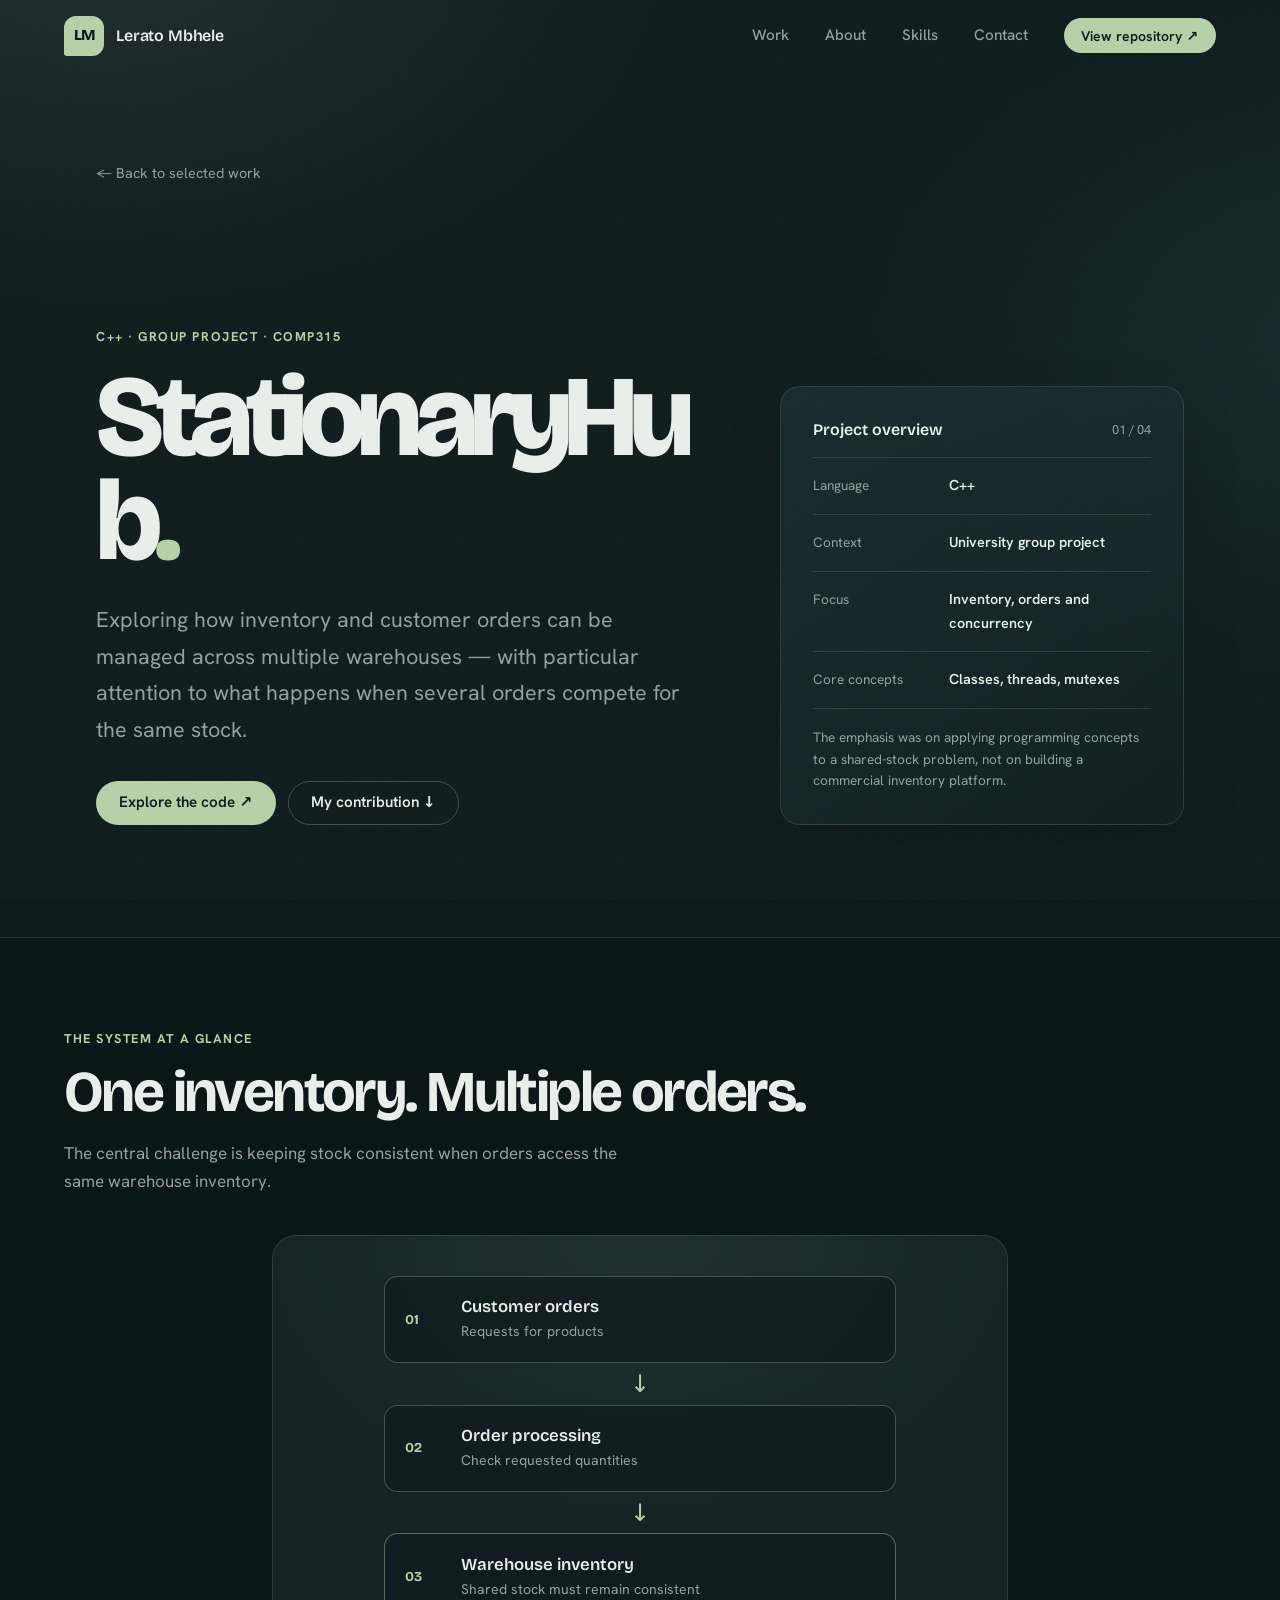
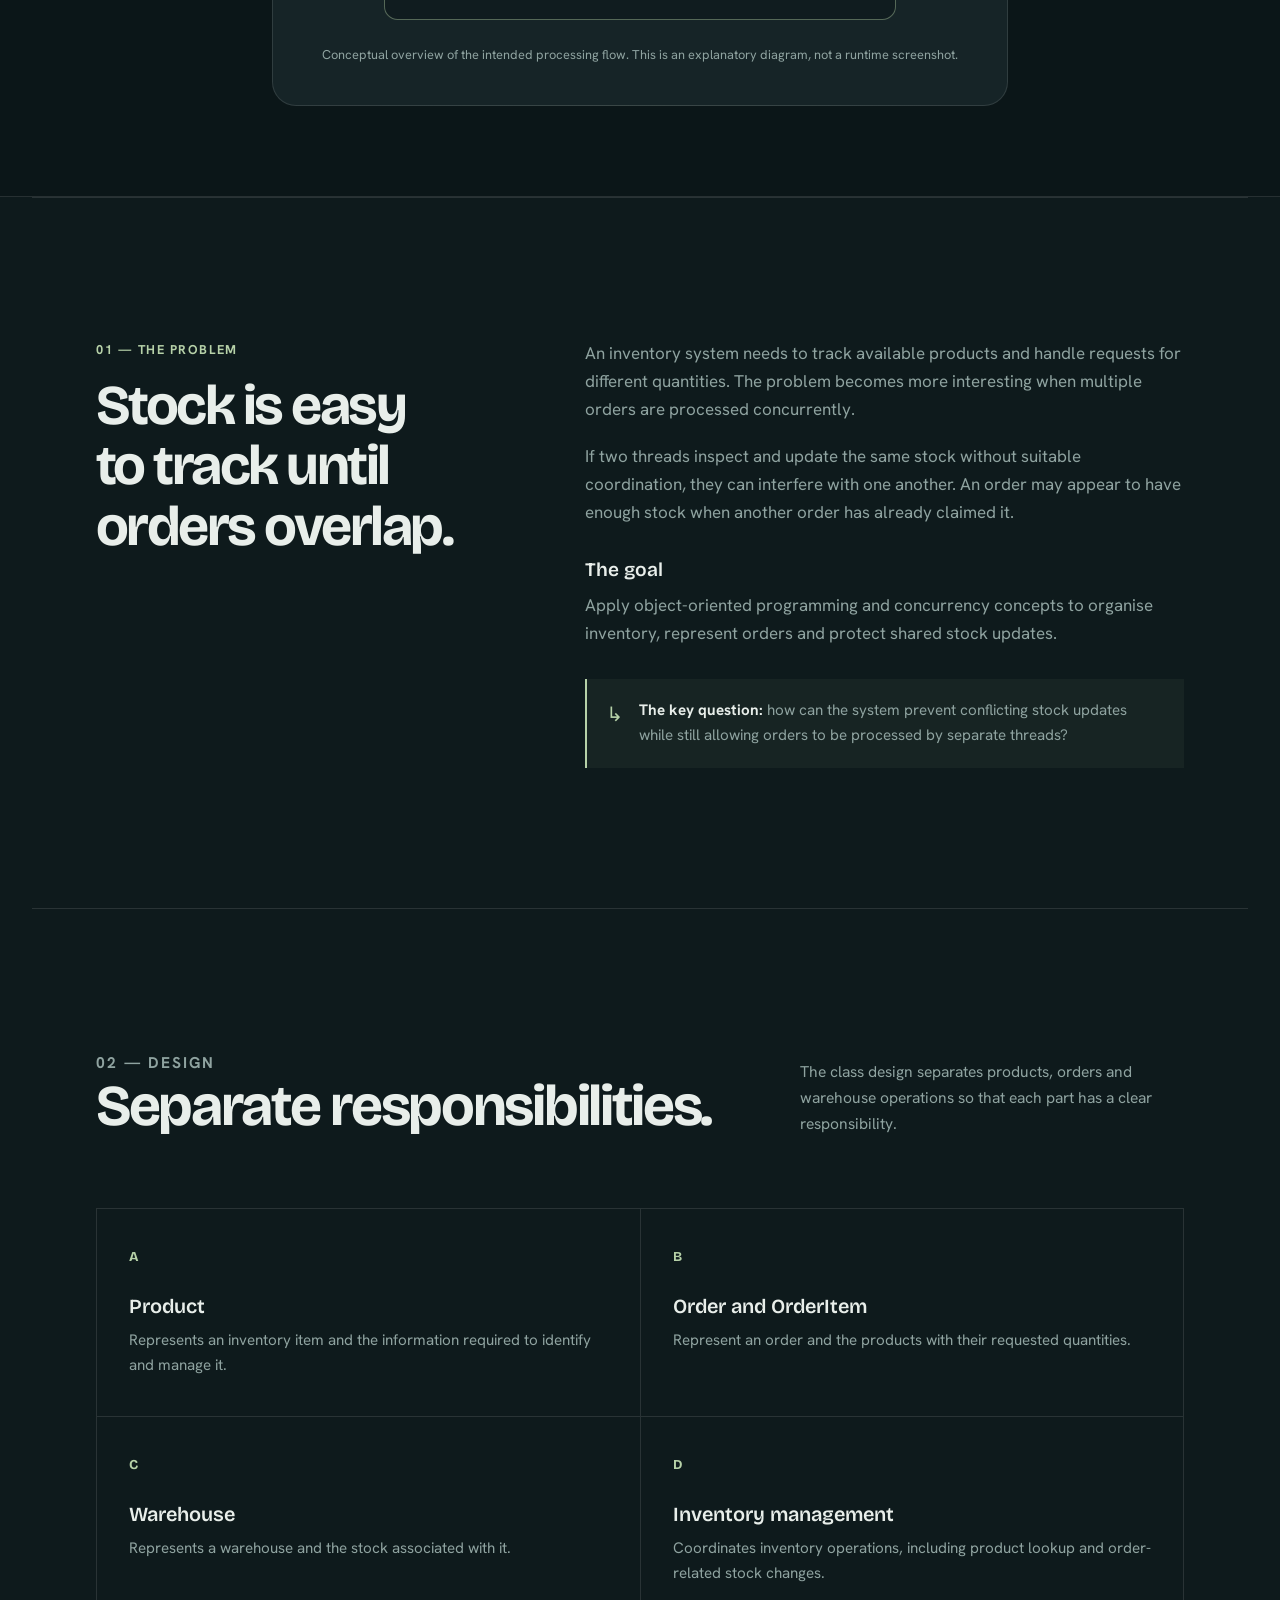
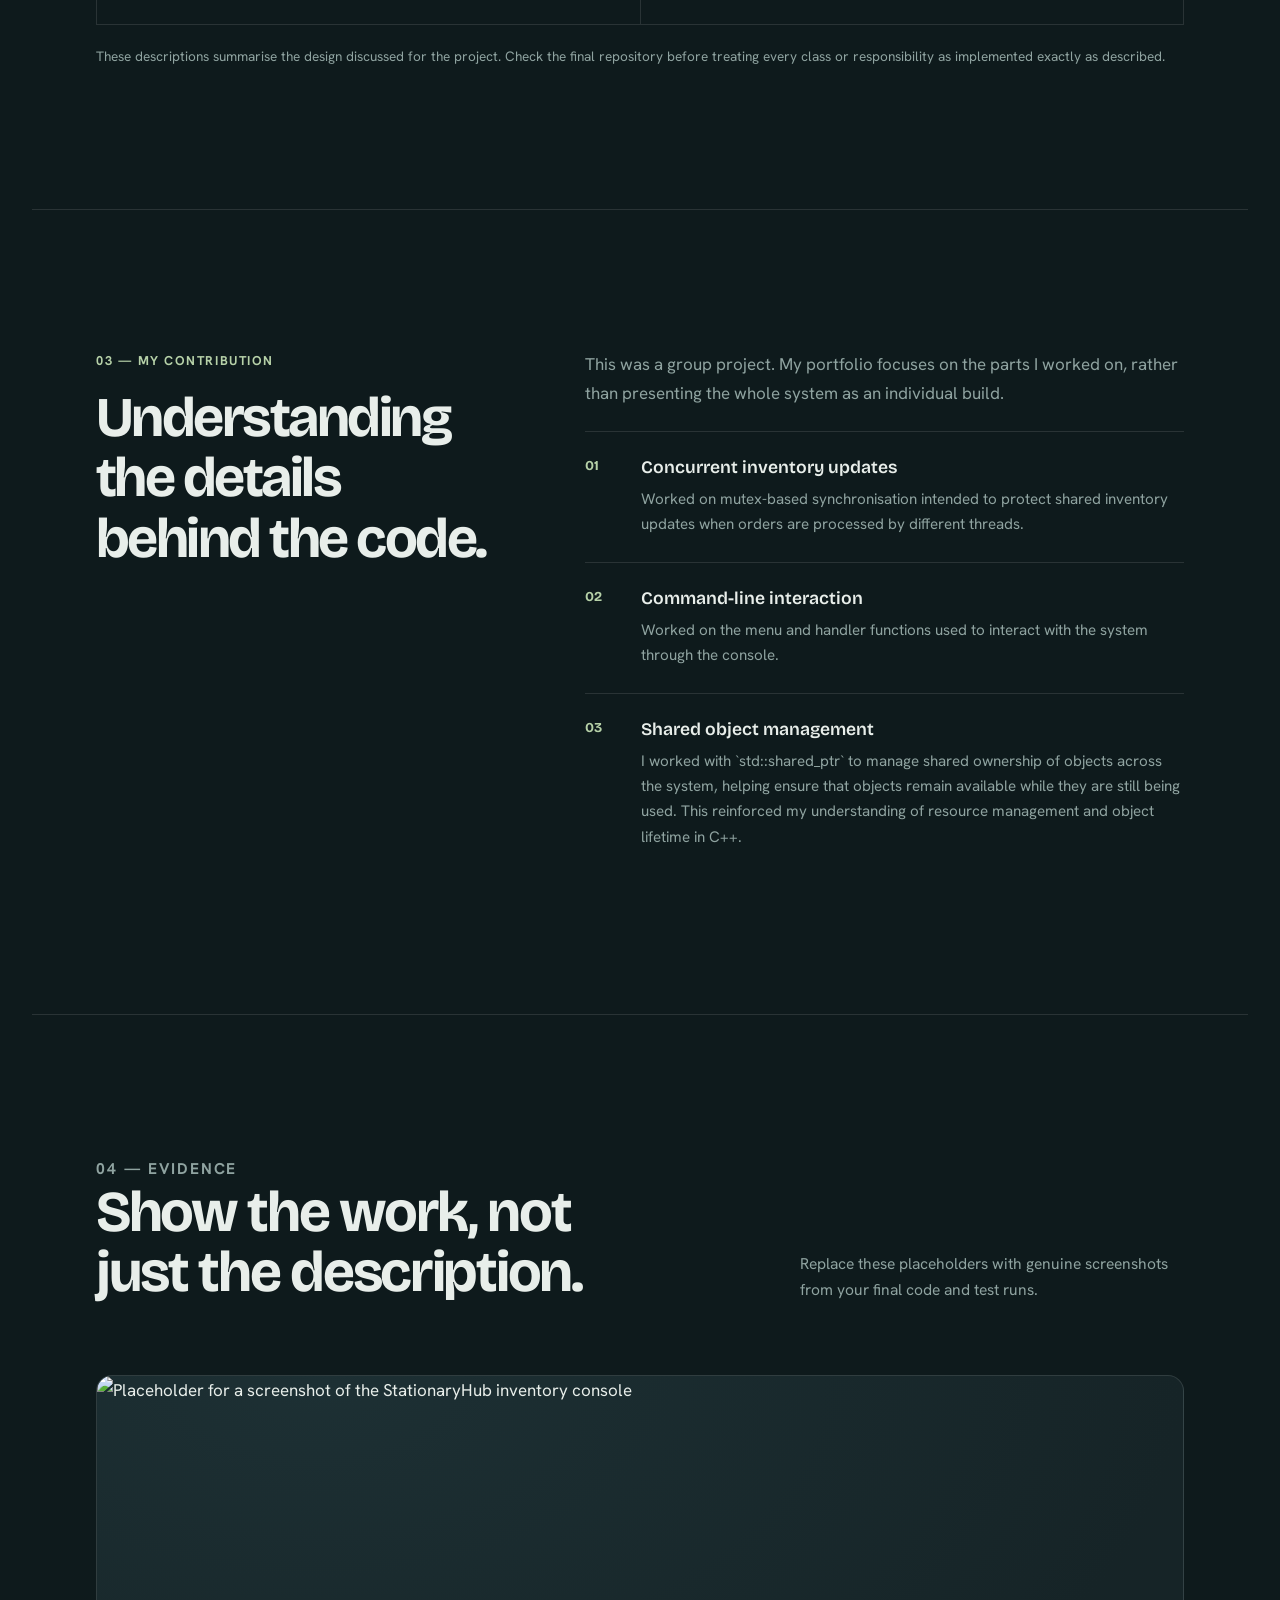
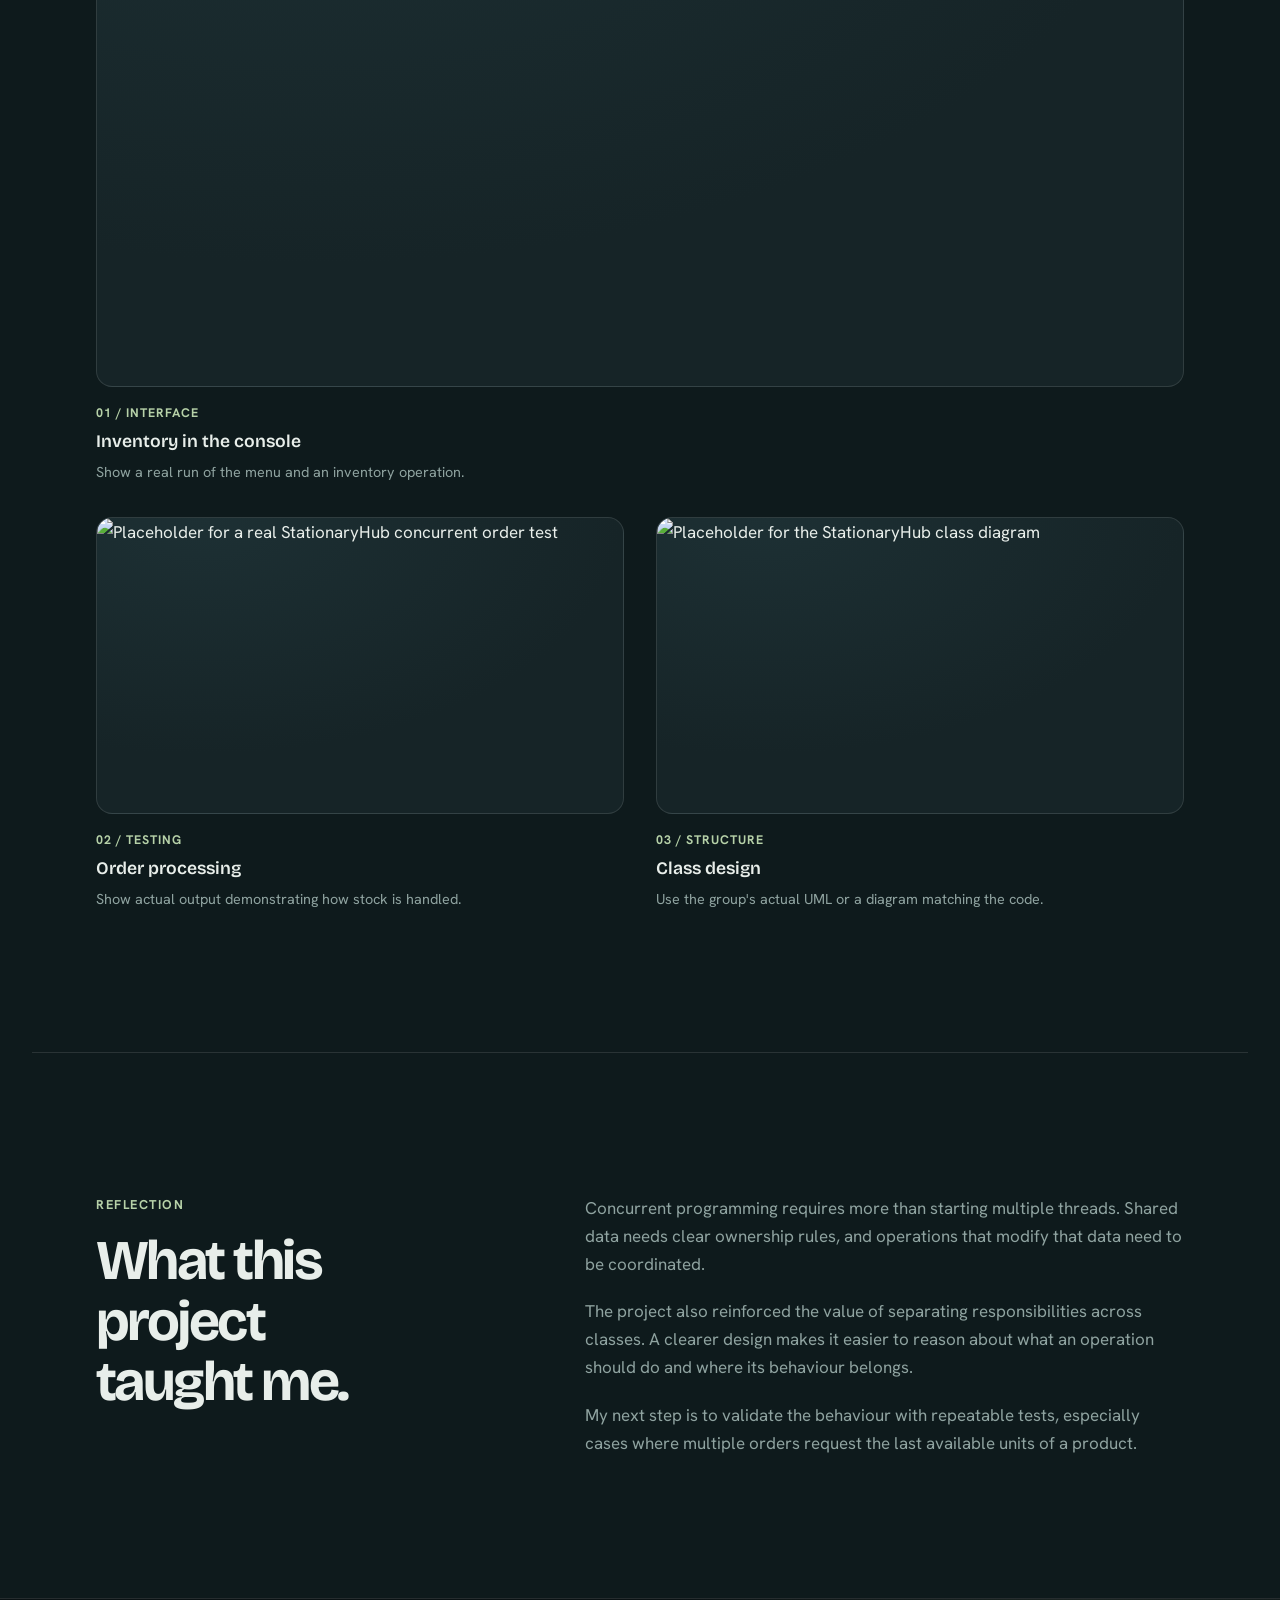
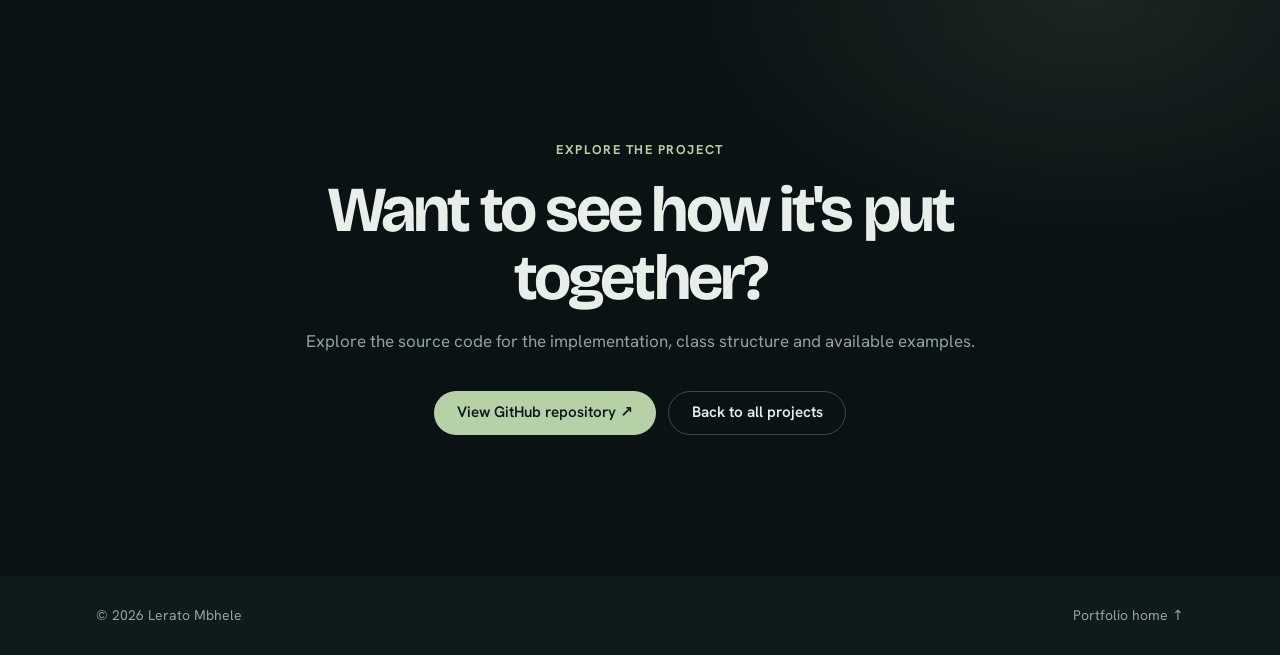
==== stationaryhub.html @ 2a140cda "Add StationaryHub case study page and update project links in index.html" ====
<!DOCTYPE html>
<html lang="en">
<head>
  <meta charset="UTF-8">
  <meta name="viewport" content="width=device-width, initial-scale=1">
  <meta name="theme-color" content="#0e1a1c">

  <title>StationaryHub | Lerato Mbhele</title>
  <meta
    name="description"
    content="A C++ group project exploring inventory management, order processing and concurrent access to shared warehouse stock."
  >

  <link rel="preconnect" href="https://fonts.googleapis.com">
  <link rel="preconnect" href="https://fonts.gstatic.com" crossorigin>
  <link
    href="https://fonts.googleapis.com/css2?family=Bricolage+Grotesque:opsz,wght@12..96,400;12..96,500;12..96,600;12..96,700;12..96,800&family=Hanken+Grotesk:wght@400;500;600;700&display=swap"
    rel="stylesheet"
  >

  <link rel="stylesheet" href="styles.css">
  <script>document.documentElement.classList.add("js");</script>
  <script src="script.js" defer></script>
</head>

<body>
  <a class="skip-link" href="#main">Skip to content</a>

  <header class="site-header">
    <a class="brand" href="index.html" aria-label="Lerato Mbhele, home">
      <span class="brand-mark" aria-hidden="true">LM</span>
      <span class="brand-name">Lerato Mbhele</span>
    </a>

    <button
      class="nav-toggle"
      type="button"
      aria-controls="site-nav"
      aria-expanded="false"
      aria-label="Toggle navigation"
    >
      <span class="nav-toggle-label">Menu</span>
    </button>

    <nav class="site-nav" id="site-nav" aria-label="Main navigation">
      <a href="index.html#work">Work</a>
      <a href="index.html#about">About</a>
      <a href="index.html#skills">Skills</a>
      <a href="index.html#contact">Contact</a>
      <a class="btn btn-small btn-primary" href="https://github.com/Mbhele451/StationaryHub-Inventory-System" target="_blank" rel="noopener noreferrer">
        View repository ↗
      </a>
    </nav>
  </header>

  <main id="main" class="case-study">

    <!-- PROJECT INTRODUCTION -->
    <section class="case-hero">
      <a class="back-link" href="index.html#work">← Back to selected work</a>

      <div class="case-hero-copy">
        <p class="eyebrow">C++ · Group project · COMP315</p>

        <h1>StationaryHub<span class="title-period">.</span></h1>

        <p class="case-lead">
          Exploring how inventory and customer orders can be managed across
          multiple warehouses — with particular attention to what happens
          when several orders compete for the same stock.
        </p>

        <div class="hero-actions">
          <a
            class="btn btn-primary"
            href="https://github.com/Mbhele451/StationaryHub-Inventory-System"
            target="_blank"
            rel="noopener noreferrer"
          >
            Explore the code ↗
          </a>
          <a class="btn btn-ghost" href="#my-contribution">
            My contribution ↓
          </a>
        </div>
      </div>

      <div class="case-summary" data-reveal>
        <div class="summary-top">
          <span class="summary-label">Project overview</span>
          <span class="summary-index">01 / 04</span>
        </div>

        <dl class="summary-list">
          <div>
            <dt>Language</dt>
            <dd>C++</dd>
          </div>
          <div>
            <dt>Context</dt>
            <dd>University group project</dd>
          </div>
          <div>
            <dt>Focus</dt>
            <dd>Inventory, orders and concurrency</dd>
          </div>
          <div>
            <dt>Core concepts</dt>
            <dd>Classes, threads, mutexes</dd>
          </div>
        </dl>

        <p class="summary-note">
          The emphasis was on applying programming concepts to a shared-stock
          problem, not on building a commercial inventory platform.
        </p>
      </div>
    </section>

    <!-- PROJECT VISUAL -->
    <section class="case-visual-section" aria-labelledby="visual-title">
      <div class="case-visual-heading">
        <p class="eyebrow">The system at a glance</p>
        <h2 id="visual-title">One inventory. Multiple orders.</h2>
        <p>
          The central challenge is keeping stock consistent when orders
          access the same warehouse inventory.
        </p>
      </div>

      <figure class="system-visual" data-reveal>
        <div class="system-node system-input">
          <span class="system-node-number">01</span>
          <strong>Customer orders</strong>
          <span>Requests for products</span>
        </div>

        <div class="system-connector" aria-hidden="true">
          <span>↓</span>
        </div>

        <div class="system-node system-process">
          <span class="system-node-number">02</span>
          <strong>Order processing</strong>
          <span>Check requested quantities</span>
        </div>

        <div class="system-connector" aria-hidden="true">
          <span>↓</span>
        </div>

        <div class="system-node system-stock">
          <span class="system-node-number">03</span>
          <strong>Warehouse inventory</strong>
          <span>Shared stock must remain consistent</span>
        </div>

        <figcaption>
          Conceptual overview of the intended processing flow. This is an
          explanatory diagram, not a runtime screenshot.
        </figcaption>
      </figure>
    </section>

    <!-- PROBLEM AND APPROACH -->
    <section class="section case-section" id="approach">
      <div class="case-two-column">
        <div class="case-sticky-heading">
          <p class="eyebrow">01 — The problem</p>
          <h2>Stock is easy to track until orders overlap.</h2>
        </div>

        <div class="case-prose">
          <p>
            An inventory system needs to track available products and handle
            requests for different quantities. The problem becomes more
            interesting when multiple orders are processed concurrently.
          </p>

          <p>
            If two threads inspect and update the same stock without suitable
            coordination, they can interfere with one another. An order may
            appear to have enough stock when another order has already
            claimed it.
          </p>

          <h3>The goal</h3>
          <p>
            Apply object-oriented programming and concurrency concepts to
            organise inventory, represent orders and protect shared stock
            updates.
          </p>

          <div class="insight">
            <span class="insight-mark" aria-hidden="true">↳</span>
            <p>
              <strong>The key question:</strong> how can the system prevent
              conflicting stock updates while still allowing orders to be
              processed by separate threads?
            </p>
          </div>
        </div>
      </div>
    </section>

    <!-- ARCHITECTURE -->
    <section class="section case-section" id="architecture">
      <div class="section-head">
        <div>
          <p class="eyebrow">02 — Design</p>
          <h2>Separate responsibilities.</h2>
        </div>
        <p>
          The class design separates products, orders and warehouse
          operations so that each part has a clear responsibility.
        </p>
      </div>

      <div class="architecture-grid">
        <article class="architecture-item">
          <span class="architecture-index">A</span>
          <h3>Product</h3>
          <p>
            Represents an inventory item and the information required to
            identify and manage it.
          </p>
        </article>

        <article class="architecture-item">
          <span class="architecture-index">B</span>
          <h3>Order and OrderItem</h3>
          <p>
            Represent an order and the products with their requested
            quantities.
          </p>
        </article>

        <article class="architecture-item">
          <span class="architecture-index">C</span>
          <h3>Warehouse</h3>
          <p>
            Represents a warehouse and the stock associated with it.
          </p>
        </article>

        <article class="architecture-item">
          <span class="architecture-index">D</span>
          <h3>Inventory management</h3>
          <p>
            Coordinates inventory operations, including product lookup and
            order-related stock changes.
          </p>
        </article>
      </div>

      <p class="case-caveat">
        These descriptions summarise the design discussed for the project.
        Check the final repository before treating every class or
        responsibility as implemented exactly as described.
      </p>
    </section>

    <!-- CONTRIBUTION -->
    <section class="section case-section" id="my-contribution">
      <div class="case-two-column">
        <div class="case-sticky-heading">
          <p class="eyebrow">03 — My contribution</p>
          <h2>Understanding the details behind the code.</h2>
        </div>

        <div class="case-prose">
          <p>
            This was a group project. My portfolio focuses on the parts I
            worked on, rather than presenting the whole system as an
            individual build.
          </p>

          <div class="contribution-item">
            <span class="contribution-number">01</span>
            <div>
              <h3>Concurrent inventory updates</h3>
              <p>
                Worked on mutex-based synchronisation intended to protect
                shared inventory updates when orders are processed by
                different threads.
              </p>
            </div>
          </div>

          <div class="contribution-item">
            <span class="contribution-number">02</span>
            <div>
              <h3>Command-line interaction</h3>
              <p>
                Worked on the menu and handler functions used to interact
                with the system through the console.
              </p>
            </div>
          </div>

          <div class="contribution-item">
            <span class="contribution-number">03</span>
            <div>
              <h3>Shared object management</h3>
              <p>
                I worked with `std::shared_ptr` to manage shared ownership of objects across the system,
                helping ensure that objects remain available while they are still being used. 
                This reinforced my understanding of resource management and object lifetime in C++.
              </p>
            </div>
          </div>
        </div>
      </div>
    </section>

    <!-- EVIDENCE / SCREENSHOTS -->
    <section class="section case-section" id="evidence">
      <div class="section-head">
        <div>
          <p class="eyebrow">04 — Evidence</p>
          <h2>Show the work, not just the description.</h2>
        </div>
        <p>
          Replace these placeholders with genuine screenshots from your
          final code and test runs.
        </p>
      </div>

      <div class="evidence-grid">
        <figure class="evidence-item evidence-large">
          <div class="evidence-image">
            <img
              src="assets/projects/stationaryhub/inventory-demo.png"
              alt="Placeholder for a screenshot of the StationaryHub inventory console"
              loading="lazy"
            >
          </div>
          <figcaption>
            <span class="evidence-label">01 / Interface</span>
            <strong>Inventory in the console</strong>
            <span>Show a real run of the menu and an inventory operation.</span>
          </figcaption>
        </figure>

        <figure class="evidence-item">
          <div class="evidence-image">
            <img
              src="assets/projects/stationaryhub/concurrent-orders.png"
              alt="Placeholder for a real StationaryHub concurrent order test"
              loading="lazy"
            >
          </div>
          <figcaption>
            <span class="evidence-label">02 / Testing</span>
            <strong>Order processing</strong>
            <span>Show actual output demonstrating how stock is handled.</span>
          </figcaption>
        </figure>

        <figure class="evidence-item">
          <div class="evidence-image">
            <img
              src="assets/projects/stationaryhub/class-design.png"
              alt="Placeholder for the StationaryHub class diagram"
              loading="lazy"
            >
          </div>
          <figcaption>
            <span class="evidence-label">03 / Structure</span>
            <strong>Class design</strong>
            <span>Use the group's actual UML or a diagram matching the code.</span>
          </figcaption>
        </figure>
      </div>
    </section>

    <!-- LESSONS -->
    <section class="section case-section">
      <div class="case-two-column">
        <div class="case-sticky-heading">
          <p class="eyebrow">Reflection</p>
          <h2>What this project taught me.</h2>
        </div>

        <div class="case-prose">
          <p>
            Concurrent programming requires more than starting multiple
            threads. Shared data needs clear ownership rules, and operations
            that modify that data need to be coordinated.
          </p>

          <p>
            The project also reinforced the value of separating
            responsibilities across classes. A clearer design makes it
            easier to reason about what an operation should do and where
            its behaviour belongs.
          </p>

          <p>
            My next step is to validate the behaviour with repeatable tests,
            especially cases where multiple orders request the last
            available units of a product.
          </p>
        </div>
      </div>
    </section>

    <!-- CLOSE -->
    <section class="case-outro">
      <p class="eyebrow">Explore the project</p>
      <h2>Want to see how it's put together?</h2>
      <p>
        Explore the source code for the implementation, class structure
        and available examples.
      </p>

      <div class="hero-actions">
        <a
          class="btn btn-primary"
          href="https://github.com/Mbhele451/StationaryHub-Inventory-System"
          target="_blank"
          rel="noopener noreferrer"
        >
          View GitHub repository ↗
        </a>
        <a class="btn btn-ghost" href="index.html#work">
          Back to all projects
        </a>
      </div>
    </section>
  </main>

  <footer class="site-footer">
    <p>© <span data-year></span> Lerato Mbhele</p>
    <a href="index.html">Portfolio home ↑</a>
  </footer>
</body>
</html>
---- styles.css ----
/* ==========================================================================
   Lerato Mbhele, portfolio
   Palette (named): Tide #0e1a1c, Kelp #162427, Mist #e8eeea, Reed #8fa3a0,
   Lichen #b6d1a8 (the one accent), Sand #e3d5b8 (portrait highlight only).
   Type: Bricolage Grotesque for display, Hanken Grotesk for reading.
   ========================================================================== */

:root {
  --tide: #0e1a1c;
  --tide-deep: #0a1214;
  --kelp: #162427;
  --kelp-hi: #1d3034;
  --mist: #e8eeea;
  --reed: #8fa3a0;
  --lichen: #b6d1a8;
  --sand: #e3d5b8;

  --line: rgba(232, 238, 234, 0.12);
  --line-strong: rgba(232, 238, 234, 0.24);

  --display: "Bricolage Grotesque", "Segoe UI", system-ui, sans-serif;
  --body: "Hanken Grotesk", "Segoe UI", system-ui, sans-serif;

  --ease: cubic-bezier(0.22, 1, 0.36, 1);
  --gutter: clamp(1.25rem, 5vw, 4rem);
  --max: 76rem;
  --section-space: clamp(5rem, 11vw, 9.5rem);
  --header-h: 4.5rem;
}

/* ---------- Base ---------- */
*, *::before, *::after { box-sizing: border-box; }

html {
  scroll-behavior: smooth;
  scroll-padding-top: calc(var(--header-h) + 1rem);
  -webkit-text-size-adjust: 100%;
}

body {
  margin: 0;
  background: var(--tide);
  color: var(--mist);
  font-family: var(--body);
  font-size: clamp(1rem, 0.96rem + 0.2vw, 1.0625rem);
  line-height: 1.65;
  overflow-x: hidden;
  -webkit-font-smoothing: antialiased;
}

/* Soft light from the upper left, plus a faint grain so large areas don't feel flat */
body::before {
  content: "";
  position: fixed;
  inset: 0;
  z-index: -1;
  background:
    radial-gradient(60rem 40rem at 8% -8%, rgba(182, 209, 168, 0.1), transparent 60%),
    radial-gradient(50rem 36rem at 105% 38%, rgba(70, 120, 128, 0.14), transparent 60%),
    var(--tide);
}
body::after {
  content: "";
  position: fixed;
  inset: 0;
  z-index: -1;
  pointer-events: none;
  opacity: 0.05;
  background-image: url("data:image/svg+xml,%3Csvg xmlns='http://www.w3.org/2000/svg' width='160' height='160'%3E%3Cfilter id='n'%3E%3CfeTurbulence type='fractalNoise' baseFrequency='.9' numOctaves='2' stitchTiles='stitch'/%3E%3C/filter%3E%3Crect width='100%25' height='100%25' filter='url(%23n)'/%3E%3C/svg%3E");
}

img, svg { display: block; max-width: 100%; }
a { color: inherit; }
ul, dl, dd { margin: 0; padding: 0; list-style: none; }
h1, h2, h3, p, figure { margin: 0; }
code { font-family: ui-monospace, "SFMono-Regular", Menlo, monospace; font-size: 0.88em; color: var(--lichen); }

:focus-visible {
  outline: 2px solid var(--lichen);
  outline-offset: 3px;
  border-radius: 4px;
}

.skip-link {
  position: absolute;
  left: 1rem;
  top: -4rem;
  z-index: 100;
  padding: 0.6rem 1rem;
  background: var(--lichen);
  color: var(--tide);
  font-weight: 600;
  border-radius: 8px;
  transition: top 0.2s var(--ease);
}
.skip-link:focus { top: 1rem; }

/* ---------- Buttons and links ---------- */
.btn {
  display: inline-flex;
  align-items: center;
  justify-content: center;
  gap: 0.5rem;
  padding: 0.85rem 1.4rem;
  border: 1px solid transparent;
  border-radius: 999px;
  font: 600 0.95rem/1 var(--body);
  text-decoration: none;
  cursor: pointer;
  transition: background-color 0.3s var(--ease), border-color 0.3s var(--ease), color 0.3s var(--ease), transform 0.3s var(--ease);
}
.btn-primary { background: var(--lichen); color: var(--tide); }
.btn-primary:hover { background: #cde3c1; transform: translateY(-2px); }
.btn-ghost { border-color: var(--line-strong); color: var(--mist); background: transparent; }
.btn-ghost:hover { border-color: var(--lichen); color: var(--lichen); transform: translateY(-2px); }
.btn-small { padding: 0.6rem 1.05rem; font-size: 0.875rem; }

.link {
  display: inline-block;
  font-weight: 600;
  text-decoration: underline;
  text-decoration-color: var(--line-strong);
  text-underline-offset: 0.35em;
  text-decoration-thickness: 1px;
  transition: color 0.3s var(--ease), text-decoration-color 0.3s var(--ease);
}
.link:hover { color: var(--lichen); text-decoration-color: var(--lichen); }

/* ---------- Header ---------- */
.site-header {
  position: fixed;
  inset: 0 0 auto 0;
  z-index: 50;
  height: var(--header-h);
  display: flex;
  align-items: center;
  justify-content: space-between;
  padding: 0 var(--gutter);
  border-bottom: 1px solid transparent;
  transition: background-color 0.4s var(--ease), border-color 0.4s var(--ease), backdrop-filter 0.4s var(--ease);
}
.site-header.is-scrolled {
  background: rgba(14, 26, 28, 0.72);
  border-bottom-color: var(--line);
  -webkit-backdrop-filter: blur(16px) saturate(1.2);
  backdrop-filter: blur(16px) saturate(1.2);
}

.brand { display: flex; align-items: center; gap: 0.75rem; text-decoration: none; }
.brand-mark {
  display: grid;
  place-items: center;
  width: 2.5rem;
  height: 2.5rem;
  border-radius: 0.75rem 0.75rem 0.75rem 0.2rem;
  background: var(--lichen);
  color: var(--tide);
  font: 800 0.95rem/1 var(--display);
  letter-spacing: -0.04em;
}
.brand-name { font: 600 1rem/1 var(--display); letter-spacing: -0.01em; }

.site-nav { display: flex; align-items: center; gap: clamp(1.25rem, 3vw, 2.25rem); }
.site-nav a:not(.btn) {
  position: relative;
  font-size: 0.95rem;
  font-weight: 500;
  color: var(--reed);
  text-decoration: none;
  padding: 0.25rem 0;
  transition: color 0.3s var(--ease);
}
.site-nav a:not(.btn)::after {
  content: "";
  position: absolute;
  left: 0; right: 0; bottom: -2px;
  height: 1px;
  background: var(--lichen);
  transform: scaleX(0);
  transform-origin: left;
  transition: transform 0.4s var(--ease);
}
.site-nav a:not(.btn):hover,
.site-nav a.is-active { color: var(--mist); }
.site-nav a:not(.btn):hover::after,
.site-nav a.is-active::after { transform: scaleX(1); }

.nav-toggle {
  display: none;
  padding: 0.55rem 1rem;
  border: 1px solid var(--line-strong);
  border-radius: 999px;
  background: transparent;
  color: var(--mist);
  font: 600 0.875rem/1 var(--body);
  cursor: pointer;
}

/* ---------- Hero ---------- */
.hero {
  max-width: var(--max);
  margin: 0 auto;
  min-height: 100svh;
  padding: calc(var(--header-h) + clamp(2rem, 6vw, 5rem)) var(--gutter) clamp(4rem, 8vw, 7rem);
  display: grid;
  grid-template-columns: minmax(0, 1.2fr) minmax(0, 0.8fr);
  align-items: center;
  gap: clamp(2rem, 6vw, 6rem);
}

.availability {
  display: inline-flex;
  align-items: center;
  gap: 0.7rem;
  margin-bottom: 1.75rem;
  padding: 0.5rem 1rem 0.5rem 0.85rem;
  border: 1px solid var(--line);
  border-radius: 999px;
  background: rgba(22, 36, 39, 0.6);
  color: var(--reed);
  font-size: 0.875rem;
  line-height: 1.4;
}

.pulse {
  flex: none;
  width: 0.5rem;
  height: 0.5rem;
  border-radius: 50%;
  background: var(--lichen);
  box-shadow: 0 0 0 0 rgba(182, 209, 168, 0.5);
  animation: pulse 2.8s ease-out infinite;
}
@keyframes pulse {
  0%   { box-shadow: 0 0 0 0 rgba(182, 209, 168, 0.45); }
  70%  { box-shadow: 0 0 0 0.6rem rgba(182, 209, 168, 0); }
  100% { box-shadow: 0 0 0 0 rgba(182, 209, 168, 0); }
}

.hero h1 {
  max-width: 14ch;
  font: 800 clamp(2.9rem, 7.4vw, 6.4rem)/0.98 var(--display);
  letter-spacing: -0.045em;
  text-wrap: balance;
}

.hero-intro {
  max-width: 34rem;
  margin-top: 1.75rem;
  color: var(--reed);
  font-size: clamp(1.02rem, 1rem + 0.3vw, 1.18rem);
  line-height: 1.7;
}

.hero-actions { display: flex; flex-wrap: wrap; gap: 0.75rem; margin-top: 2.25rem; }

/* Portrait: an arch, a sand outline pushed off to one side, and two glass notes overlapping its edge */
.portrait { position: relative; width: min(100%, 26rem); justify-self: end; margin-bottom: 1.5rem; }

.portrait-frame {
  position: relative;
  aspect-ratio: 3 / 4;
  border-radius: 999px 999px 1.5rem 1.5rem;
  overflow: hidden;
  background: var(--kelp);
  isolation: isolate;
}
.portrait-frame img {
  width: 100%;
  height: 100%;
  object-fit: cover;
  object-position: 32% 30%;
  filter: saturate(0.88) contrast(1.04) brightness(0.98);
}
/* tonal wash to bring the photo into the palette */
.portrait-frame::after {
  content: "";
  position: absolute;
  inset: 0;
  background: linear-gradient(180deg, rgba(14, 26, 28, 0) 55%, rgba(14, 26, 28, 0.55)),
              linear-gradient(135deg, rgba(182, 209, 168, 0.1), transparent 50%);
  mix-blend-mode: multiply;
  pointer-events: none;
}
.portrait::before {
  content: "";
  position: absolute;
  inset: 0;
  transform: translate(1.1rem, 1.1rem);
  border: 1px solid rgba(227, 213, 184, 0.55);
  border-radius: 999px 999px 1.5rem 1.5rem;
  z-index: -1;
}

.glass {
  position: absolute;
  padding: 0.85rem 1.1rem;
  border: 1px solid rgba(232, 238, 234, 0.18);
  border-radius: 1rem;
  background: rgba(14, 26, 28, 0.55);
  -webkit-backdrop-filter: blur(14px) saturate(1.3);
  backdrop-filter: blur(14px) saturate(1.3);
  box-shadow: 0 18px 40px rgba(0, 0, 0, 0.28);
}
.glass-edu {
  left: -2.5rem;
  bottom: 2.25rem;
  max-width: 15.5rem;
  display: grid;
  gap: 0.15rem;
  font-size: 0.8125rem;
  line-height: 1.4;
  color: var(--reed);
}
.glass-edu strong { font: 600 0.9rem/1.3 var(--display); color: var(--mist); letter-spacing: -0.01em; }
.glass-place {
  right: -0.75rem;
  top: 42%;
  display: flex;
  align-items: center;
  gap: 0.6rem;
  padding: 0.6rem 0.95rem;
  border-radius: 999px;
  font-size: 0.8125rem;
  white-space: nowrap;
}

/* One orchestrated entrance, hero only */
@media (prefers-reduced-motion: no-preference) {
  .hero-copy > * { animation: rise 1s var(--ease) both; }
  .hero-copy > :nth-child(1) { animation-delay: 0.05s; }
  .hero-copy > :nth-child(2) { animation-delay: 0.15s; }
  .hero-copy > :nth-child(3) { animation-delay: 0.3s; }
  .hero-copy > :nth-child(4) { animation-delay: 0.42s; }
  .portrait-frame { animation: arch-in 1.3s var(--ease) 0.15s both; }
  .portrait::before { animation: fade 1.2s var(--ease) 0.7s both; }
  .glass-edu { animation: rise 1s var(--ease) 0.8s both; }
  .glass-place { animation: rise 1s var(--ease) 0.95s both; }
}
@keyframes rise    { from { opacity: 0; transform: translateY(18px); } to { opacity: 1; transform: none; } }
@keyframes fade    { from { opacity: 0; } to { opacity: 1; } }
@keyframes arch-in { from { clip-path: inset(100% 0 0 0 round 999px 999px 1.5rem 1.5rem); } to { clip-path: inset(0 round 999px 999px 1.5rem 1.5rem); } }

/* ---------- Shared section parts ---------- */
.section {
  max-width: var(--max);
  margin: 0 auto;
  padding: var(--section-space) var(--gutter);
  border-top: 1px solid var(--line);
}

.section-head {
  display: flex;
  align-items: end;
  justify-content: space-between;
  gap: 2rem 4rem;
  margin-bottom: clamp(2.5rem, 6vw, 4.5rem);
}
.section-head h2,
.about-copy h2,
.contact h2 {
  font: 700 clamp(2.1rem, 4.6vw, 3.6rem)/1.05 var(--display);
  letter-spacing: -0.04em;
  text-wrap: balance;
}
.section-head p { max-width: 24rem; color: var(--reed); font-size: 0.975rem; }

/* ---------- Projects: staggered, uneven, not a card grid ---------- */
.work-grid {
  display: grid;
  grid-template-columns: repeat(12, minmax(0, 1fr));
  gap: clamp(3.5rem, 7vw, 6rem) clamp(1.25rem, 3vw, 2.5rem);
  align-items: start;
}

.project-kind { color: var(--lichen); font-size: 0.875rem; font-weight: 600; }
.project h3 { margin-top: 0.4rem; font: 700 clamp(1.4rem, 2.2vw, 1.85rem)/1.15 var(--display); letter-spacing: -0.03em; text-wrap: balance; }
.project-body > p:not(.project-kind) { margin-top: 0.9rem; color: var(--reed); font-size: 0.975rem; max-width: 38rem; }
.project-body .contribution { color: var(--mist); }
.project-body .contribution strong { font-weight: 600; }
.project-body .note {
  padding-left: 0.9rem;
  border-left: 2px solid var(--line-strong);
  font-size: 0.875rem;
}

.tags { display: flex; flex-wrap: wrap; gap: 0.4rem; margin: 1.25rem 0 1.4rem; }
.tags li {
  padding: 0.3rem 0.7rem;
  border: 1px solid var(--line);
  border-radius: 999px;
  color: var(--mist);
  font-size: 0.8125rem;
  line-height: 1.4;
}

.plate {
  display: grid;
  place-items: center;
  margin-bottom: 1.5rem;
  color: var(--lichen);
  background:
    radial-gradient(120% 90% at 20% 0%, var(--kelp-hi), var(--kelp) 60%),
    var(--kelp);
  border: 1px solid var(--line);
  overflow: hidden;
  transition: transform 0.6s var(--ease), border-color 0.4s var(--ease);
}
.plate svg { width: min(78%, 22rem); height: auto; }
.project:hover .plate { transform: translateY(-4px); border-color: var(--line-strong); }

.p-thywill { grid-column: 1 / 8; }
.p-thywill .plate { aspect-ratio: 16 / 10; border-radius: 1.75rem 1.75rem 1.75rem 0.25rem; }

.p-ml { grid-column: 9 / 13; margin-top: clamp(0rem, 9vw, 8rem); }
.p-ml .plate { aspect-ratio: 1 / 1; border-radius: 1.25rem; }

.p-cpp { grid-column: 2 / 7; }
.p-cpp .plate { aspect-ratio: 4 / 3; border-radius: 0.25rem 1.75rem 1.75rem 1.75rem; }

.p-next {
  grid-column: 8 / 13;
  align-self: center;
  padding: clamp(1.5rem, 3vw, 2.25rem);
  border: 1px dashed var(--line-strong);
  border-radius: 1.5rem;
  background: rgba(22, 36, 39, 0.35);
}
.p-next p:not(.project-kind) { margin-top: 0.9rem; color: var(--reed); font-size: 0.975rem; }
.p-next .tags { margin-bottom: 0; }

/* Gentle reveal, applied to project visuals only */
.js [data-reveal] {
  opacity: 0;
  transform: translateY(14px);
  transition: opacity 0.9s var(--ease), transform 0.9s var(--ease), border-color 0.4s var(--ease);
}
.js [data-reveal].is-visible { opacity: 1; transform: none; }
.js .project:hover [data-reveal].is-visible { transform: translateY(-4px); }

/* ---------- About ---------- */
.about {
  display: grid;
  grid-template-columns: minmax(0, 1.1fr) minmax(0, 0.9fr);
  gap: clamp(2.5rem, 7vw, 7rem);
  align-items: start;
}
.about-copy h2 { max-width: 16ch; margin-bottom: 1.75rem; }
.about-copy p { max-width: 34rem; color: var(--reed); }
.about-copy p + p { margin-top: 1.1rem; }

.about-facts { display: grid; gap: 0; padding-top: 0.5rem; }
.fact { padding: 1.4rem 0; border-top: 1px solid var(--line); }
.fact:last-child { border-bottom: 1px solid var(--line); }
.fact h3 { font: 600 1.1rem/1.3 var(--display); letter-spacing: -0.015em; }
.fact p { margin-top: 0.35rem; color: var(--reed); font-size: 0.95rem; }

/* ---------- Skills ---------- */
.skill-list { border-top: 1px solid var(--line); }
.skill-row {
  display: grid;
  grid-template-columns: minmax(9rem, 14rem) 1fr;
  gap: 0.75rem 2rem;
  padding: 1.5rem 0;
  border-bottom: 1px solid var(--line);
  transition: background-color 0.4s var(--ease);
}
.skill-row dt { font: 600 1.05rem/1.5 var(--display); letter-spacing: -0.01em; }
.skill-row ul { display: flex; flex-wrap: wrap; gap: 0.5rem; }
.skill-row li {
  padding: 0.35rem 0.8rem;
  border-radius: 999px;
  background: rgba(232, 238, 234, 0.06);
  font-size: 0.9rem;
  line-height: 1.4;
  transition: background-color 0.3s var(--ease), color 0.3s var(--ease);
}
.skill-row li:hover { background: rgba(182, 209, 168, 0.16); color: var(--lichen); }
.skill-row-learning dt { color: var(--lichen); }
.skill-row-learning li { background: transparent; border: 1px dashed var(--line-strong); }

/* ---------- Contact ---------- */
.contact {
  position: relative;
  overflow: hidden;
  padding: var(--section-space) var(--gutter);
  border-top: 1px solid var(--line);
  background:
    radial-gradient(40rem 24rem at 85% 0%, rgba(182, 209, 168, 0.12), transparent 65%),
    var(--tide-deep);
}
.contact-inner { max-width: var(--max); margin: 0 auto; }
.contact h2 { max-width: 14ch; }
.contact p { max-width: 32rem; margin-top: 1.4rem; color: var(--reed); }

.contact-email {
  display: inline-block;
  margin-top: 2rem;
  font: 700 clamp(1.4rem, 4.2vw, 3rem)/1.15 var(--display);
  letter-spacing: -0.035em;
  text-decoration: underline;
  text-decoration-thickness: 2px;
  text-decoration-color: var(--line-strong);
  text-underline-offset: 0.22em;
  overflow-wrap: anywhere;
  transition: color 0.3s var(--ease), text-decoration-color 0.3s var(--ease);
}
.contact-email:hover { color: var(--lichen); text-decoration-color: var(--lichen); }
.contact-actions { display: flex; flex-wrap: wrap; gap: 0.75rem; margin-top: 2.5rem; }

/* ---------- Footer ---------- */
.site-footer {
  display: flex;
  justify-content: space-between;
  gap: 1rem;
  max-width: var(--max);
  margin: 0 auto;
  padding: 1.75rem var(--gutter);
  color: var(--reed);
  font-size: 0.875rem;
}
.site-footer a { text-decoration: none; }
.site-footer a:hover { color: var(--lichen); }

/* ---------- CV dialog ---------- */
.cv-dialog {
  width: min(62rem, 94vw);
  height: min(90vh, 60rem);
  margin: auto;
  padding: 0;
  border: 1px solid var(--line-strong);
  border-radius: 1.25rem;
  background: var(--kelp);
  color: var(--mist);
  overflow: hidden;
}
.cv-dialog[open] { display: flex; flex-direction: column; animation: dialog-in 0.5s var(--ease); }
.cv-dialog::backdrop {
  background: rgba(6, 12, 13, 0.72);
  -webkit-backdrop-filter: blur(6px);
  backdrop-filter: blur(6px);
}
.cv-dialog[open]::backdrop { animation: fade 0.4s var(--ease); }
@keyframes dialog-in { from { opacity: 0; transform: translateY(16px) scale(0.985); } to { opacity: 1; transform: none; } }

.cv-bar {
  display: flex;
  flex-wrap: wrap;
  align-items: center;
  justify-content: space-between;
  gap: 0.75rem 1rem;
  padding: 0.9rem 1.1rem;
  border-bottom: 1px solid var(--line);
}
.cv-bar h2 { font: 600 1.05rem/1.2 var(--display); letter-spacing: -0.01em; }
.cv-bar-actions { display: flex; flex-wrap: wrap; align-items: center; gap: 0.5rem; }
.cv-close {
  padding: 0.6rem 1rem;
  border: 0;
  border-radius: 999px;
  background: rgba(232, 238, 234, 0.08);
  color: var(--mist);
  font: 600 0.875rem/1 var(--body);
  cursor: pointer;
  transition: background-color 0.3s var(--ease);
}
.cv-close:hover { background: rgba(232, 238, 234, 0.16); }

.cv-frame { position: relative; flex: 1; min-height: 0; background: #fff; }
.cv-frame iframe { position: relative; z-index: 1; width: 100%; height: 100%; border: 0; background: #fff; }
.cv-fallback {
  position: absolute;
  inset: 0;
  display: grid;
  place-content: center;
  padding: 2rem;
  text-align: center;
  color: var(--tide);
}
.cv-fallback a { font-weight: 600; }

/* ---------- Responsive ---------- */
@media (max-width: 62rem) {
  .hero { grid-template-columns: 1fr; min-height: auto; }
  .portrait { justify-self: start; width: min(100%, 22rem); margin-left: 2.5rem; }
  .glass-edu { left: -2.5rem; }

  .p-thywill { grid-column: 1 / -1; }
  .p-ml { grid-column: 7 / 13; margin-top: 0; }
  .p-cpp { grid-column: 1 / 7; }
  .p-next { grid-column: 1 / -1; }
  .p-ml, .p-cpp { grid-row: 2; }
  .p-next { grid-row: 3; }

  .about { grid-template-columns: 1fr; }
}

@media (max-width: 50rem) {
  .nav-toggle { display: inline-flex; }
  .site-nav {
    position: absolute;
    top: var(--header-h);
    left: 0;
    right: 0;
    display: none;
    flex-direction: column;
    align-items: flex-start;
    gap: 1.1rem;
    padding: 1.5rem var(--gutter) 2rem;
    background: rgba(10, 18, 20, 0.96);
    -webkit-backdrop-filter: blur(16px);
    backdrop-filter: blur(16px);
    border-bottom: 1px solid var(--line);
  }
  .site-nav.is-open { display: flex; animation: fade 0.3s var(--ease); }
  .site-nav a:not(.btn) { font-size: 1.15rem; }

  .section-head { flex-direction: column; align-items: flex-start; }

  .work-grid { display: flex; flex-direction: column; gap: 4rem; }
  .p-ml .plate, .p-cpp .plate { aspect-ratio: 4 / 3; }

  .skill-row { grid-template-columns: 1fr; }

  .portrait { margin-left: 1.5rem; }
  .glass-edu { left: -1.5rem; }
  .glass-place { right: -0.5rem; }
  .cv-bar-actions .btn { flex: 1; }
}

@media (prefers-reduced-motion: reduce) {
  html { scroll-behavior: auto; }
  *, *::before, *::after { animation: none !important; transition: none !important; }
  .js [data-reveal] { opacity: 1; transform: none; }
}

.project-links {
  display: flex;
  flex-wrap: wrap;
  gap: 0.75rem 1.5rem;
  margin-top: 1.25rem;
}

/* ==========================================================================
   StationaryHub case study
   ========================================================================== */

.eyebrow {
  color: var(--lichen);
  font-size: 0.8rem;
  font-weight: 700;
  letter-spacing: 0.12em;
  text-transform: uppercase;
}

.case-hero {
  max-width: var(--max);
  margin: 0 auto;
  padding: calc(var(--header-h) + clamp(3rem, 7vw, 6rem)) var(--gutter)
           clamp(4rem, 9vw, 7rem);
  display: grid;
  grid-template-columns: minmax(0, 1.2fr) minmax(17rem, 0.8fr);
  align-items: end;
  gap: clamp(2.5rem, 6vw, 6rem);
}

.back-link {
  display: inline-block;
  margin-bottom: clamp(2.5rem, 5vw, 4rem);
  color: var(--reed);
  font-size: 0.9rem;
  text-decoration: none;
}

.back-link:hover { color: var(--lichen); }

.case-hero-copy { grid-column: 1; }

.case-hero-copy .eyebrow { margin-bottom: 1.2rem; }

.case-hero h1 {
  font: 800 clamp(3.5rem, 9vw, 7.5rem)/0.9 var(--display);
  letter-spacing: -0.065em;
  overflow-wrap: anywhere;
}

.title-period { color: var(--lichen); }

.case-lead {
  max-width: 40rem;
  margin-top: 1.75rem;
  color: var(--reed);
  font-size: clamp(1.1rem, 1rem + 0.6vw, 1.35rem);
  line-height: 1.7;
}

.case-hero .hero-actions { margin-top: 2rem; }

.case-summary {
  grid-column: 2;
  padding: clamp(1.25rem, 3vw, 2rem);
  border: 1px solid var(--line);
  border-radius: 1.25rem;
  background: linear-gradient(145deg, rgba(29, 48, 52, 0.82), rgba(22, 36, 39, 0.48));
  box-shadow: 0 24px 60px rgba(0, 0, 0, 0.12);
}

.summary-top {
  display: flex;
  justify-content: space-between;
  gap: 1rem;
  padding-bottom: 1rem;
  border-bottom: 1px solid var(--line);
}

.summary-label {
  font: 600 1rem/1.4 var(--display);
}

.summary-index {
  color: var(--reed);
  font-size: 0.8rem;
  font-variant-numeric: tabular-nums;
}

.summary-list > div {
  display: grid;
  grid-template-columns: minmax(5.5rem, 0.75fr) minmax(0, 1.25fr);
  gap: 1rem;
  padding: 1rem 0;
  border-bottom: 1px solid var(--line);
}

.summary-list dt {
  color: var(--reed);
  font-size: 0.85rem;
}

.summary-list dd {
  color: var(--mist);
  font-size: 0.9rem;
  font-weight: 600;
  overflow-wrap: anywhere;
}

.summary-note {
  margin-top: 1.1rem;
  color: var(--reed);
  font-size: 0.85rem;
  line-height: 1.6;
}

.case-visual-section {
  padding: clamp(3rem, 7vw, 6rem) var(--gutter);
  background: rgba(10, 18, 20, 0.45);
  border-top: 1px solid var(--line);
  border-bottom: 1px solid var(--line);
}

.case-visual-heading {
  max-width: var(--max);
  margin: 0 auto 2.5rem;
}

.case-visual-heading h2 {
  margin-top: 0.75rem;
  font: 700 clamp(2rem, 4.5vw, 3.6rem)/1.08 var(--display);
  letter-spacing: -0.045em;
}

.case-visual-heading > p:last-child {
  max-width: 36rem;
  margin-top: 1rem;
  color: var(--reed);
}

.system-visual {
  max-width: 46rem;
  margin: 0 auto;
  padding: clamp(1rem, 4vw, 2.5rem);
  border: 1px solid var(--line);
  border-radius: 1.5rem;
  background:
    radial-gradient(70% 80% at 50% 0%, rgba(182, 209, 168, 0.07), transparent 75%),
    var(--kelp);
}

.system-node {
  display: grid;
  grid-template-columns: 2.5rem minmax(0, 1fr);
  gap: 0.1rem 1rem;
  align-items: center;
  max-width: 32rem;
  margin: 0 auto;
  padding: 1.15rem 1.25rem;
  border: 1px solid var(--line-strong);
  border-radius: 0.85rem;
  background: rgba(14, 26, 28, 0.65);
}

.system-node-number {
  grid-row: span 2;
  color: var(--lichen);
  font: 700 0.85rem/1 var(--display);
}

.system-node strong {
  font: 600 1.05rem/1.4 var(--display);
}

.system-node > span:last-child {
  color: var(--reed);
  font-size: 0.875rem;
}

.system-stock { border-color: rgba(182, 209, 168, 0.42); }

.system-connector {
  display: grid;
  place-items: center;
  height: 2.6rem;
  color: var(--lichen);
  font-size: 1.5rem;
}

.system-visual figcaption {
  margin-top: 1.5rem;
  color: var(--reed);
  font-size: 0.8rem;
  text-align: center;
}

.case-section { scroll-margin-top: calc(var(--header-h) + 1rem); }

.case-two-column {
  display: grid;
  grid-template-columns: minmax(0, 0.8fr) minmax(0, 1.2fr);
  align-items: start;
  gap: clamp(2.5rem, 7vw, 7rem);
}

.case-sticky-heading h2 {
  margin-top: 1rem;
  font: 700 clamp(2rem, 4.4vw, 3.5rem)/1.08 var(--display);
  letter-spacing: -0.045em;
  text-wrap: balance;
}

.case-prose {
  max-width: 43rem;
  color: var(--reed);
}

.case-prose > p + p { margin-top: 1.2rem; }

.case-prose h3 {
  margin: 2rem 0 0.5rem;
  color: var(--mist);
  font: 600 1.2rem/1.3 var(--display);
}

.insight {
  display: flex;
  gap: 1rem;
  margin-top: 2rem;
  padding: 1.2rem;
  border-left: 2px solid var(--lichen);
  background: rgba(182, 209, 168, 0.055);
}

.insight-mark {
  flex: none;
  color: var(--lichen);
  font-size: 1.25rem;
}

.insight p { font-size: 0.95rem; }
.insight strong { color: var(--mist); }

.architecture-grid {
  display: grid;
  grid-template-columns: repeat(2, minmax(0, 1fr));
  border-top: 1px solid var(--line);
  border-left: 1px solid var(--line);
}

.architecture-item {
  min-height: 13rem;
  padding: clamp(1.25rem, 3vw, 2rem);
  border-right: 1px solid var(--line);
  border-bottom: 1px solid var(--line);
  transition: background-color 0.3s var(--ease);
}

.architecture-item:hover {
  background: rgba(182, 209, 168, 0.045);
}

.architecture-index {
  color: var(--lichen);
  font: 700 0.85rem/1 var(--display);
}

.architecture-item h3 {
  margin-top: 1.5rem;
  font: 600 1.25rem/1.25 var(--display);
}

.architecture-item p {
  margin-top: 0.6rem;
  color: var(--reed);
  font-size: 0.95rem;
}

.case-caveat {
  margin-top: 1.25rem;
  color: var(--reed);
  font-size: 0.85rem;
}

.contribution-item {
  display: grid;
  grid-template-columns: 2.5rem minmax(0, 1fr);
  gap: 1rem;
  padding: 1.5rem 0;
  border-top: 1px solid var(--line);
}

.contribution-item:first-of-type { margin-top: 1.5rem; }

.contribution-number {
  color: var(--lichen);
  font: 700 0.85rem/1.5 var(--display);
}

.contribution-item h3 {
  margin: 0;
  color: var(--mist);
  font: 600 1.1rem/1.4 var(--display);
}

.contribution-item p {
  margin-top: 0.45rem;
  color: var(--reed);
  font-size: 0.95rem;
}

.evidence-grid {
  display: grid;
  grid-template-columns: repeat(2, minmax(0, 1fr));
  gap: 2rem;
  align-items: start;
}

.evidence-item { min-width: 0; }

.evidence-large { grid-column: 1 / -1; }

.evidence-image {
  display: grid;
  place-items: center;
  min-height: 12rem;
  aspect-ratio: 16 / 9;
  overflow: hidden;
  border: 1px solid var(--line);
  border-radius: 1rem;
  background:
    radial-gradient(80% 80% at 20% 0%, var(--kelp-hi), var(--kelp));
}

.evidence-image img {
  width: 100%;
  height: 100%;
  object-fit: contain;
}

.evidence-item figcaption {
  display: grid;
  gap: 0.4rem;
  padding-top: 1rem;
}

.evidence-label {
  color: var(--lichen);
  font-size: 0.78rem;
  font-weight: 700;
  letter-spacing: 0.08em;
  text-transform: uppercase;
}

.evidence-item figcaption strong {
  font: 600 1.1rem/1.4 var(--display);
}

.evidence-item figcaption > span:last-child {
  color: var(--reed);
  font-size: 0.9rem;
}

.case-outro {
  padding: var(--section-space) var(--gutter);
  border-top: 1px solid var(--line);
  background:
    radial-gradient(40rem 24rem at 85% 0%, rgba(182, 209, 168, 0.1), transparent 65%),
    var(--tide-deep);
  text-align: center;
}

.case-outro > * {
  max-width: 42rem;
  margin-right: auto;
  margin-left: auto;
}

.case-outro h2 {
  margin-top: 1rem;
  font: 700 clamp(2.2rem, 5vw, 4rem)/1.05 var(--display);
  letter-spacing: -0.045em;
}

.case-outro > p:not(.eyebrow) {
  margin-top: 1rem;
  color: var(--reed);
}

.case-outro .hero-actions { justify-content: center; }

@media (max-width: 50rem) {
  .case-hero {
    grid-template-columns: 1fr;
    align-items: start;
  }

  .case-hero-copy,
  .case-summary { grid-column: 1; }

  .case-hero h1 { font-size: clamp(3.4rem, 16vw, 6rem); }

  .case-two-column { grid-template-columns: 1fr; }

  .architecture-grid { grid-template-columns: 1fr; }

  .architecture-item { min-height: auto; }

  .evidence-grid { grid-template-columns: 1fr; }

  .evidence-large { grid-column: auto; }
}
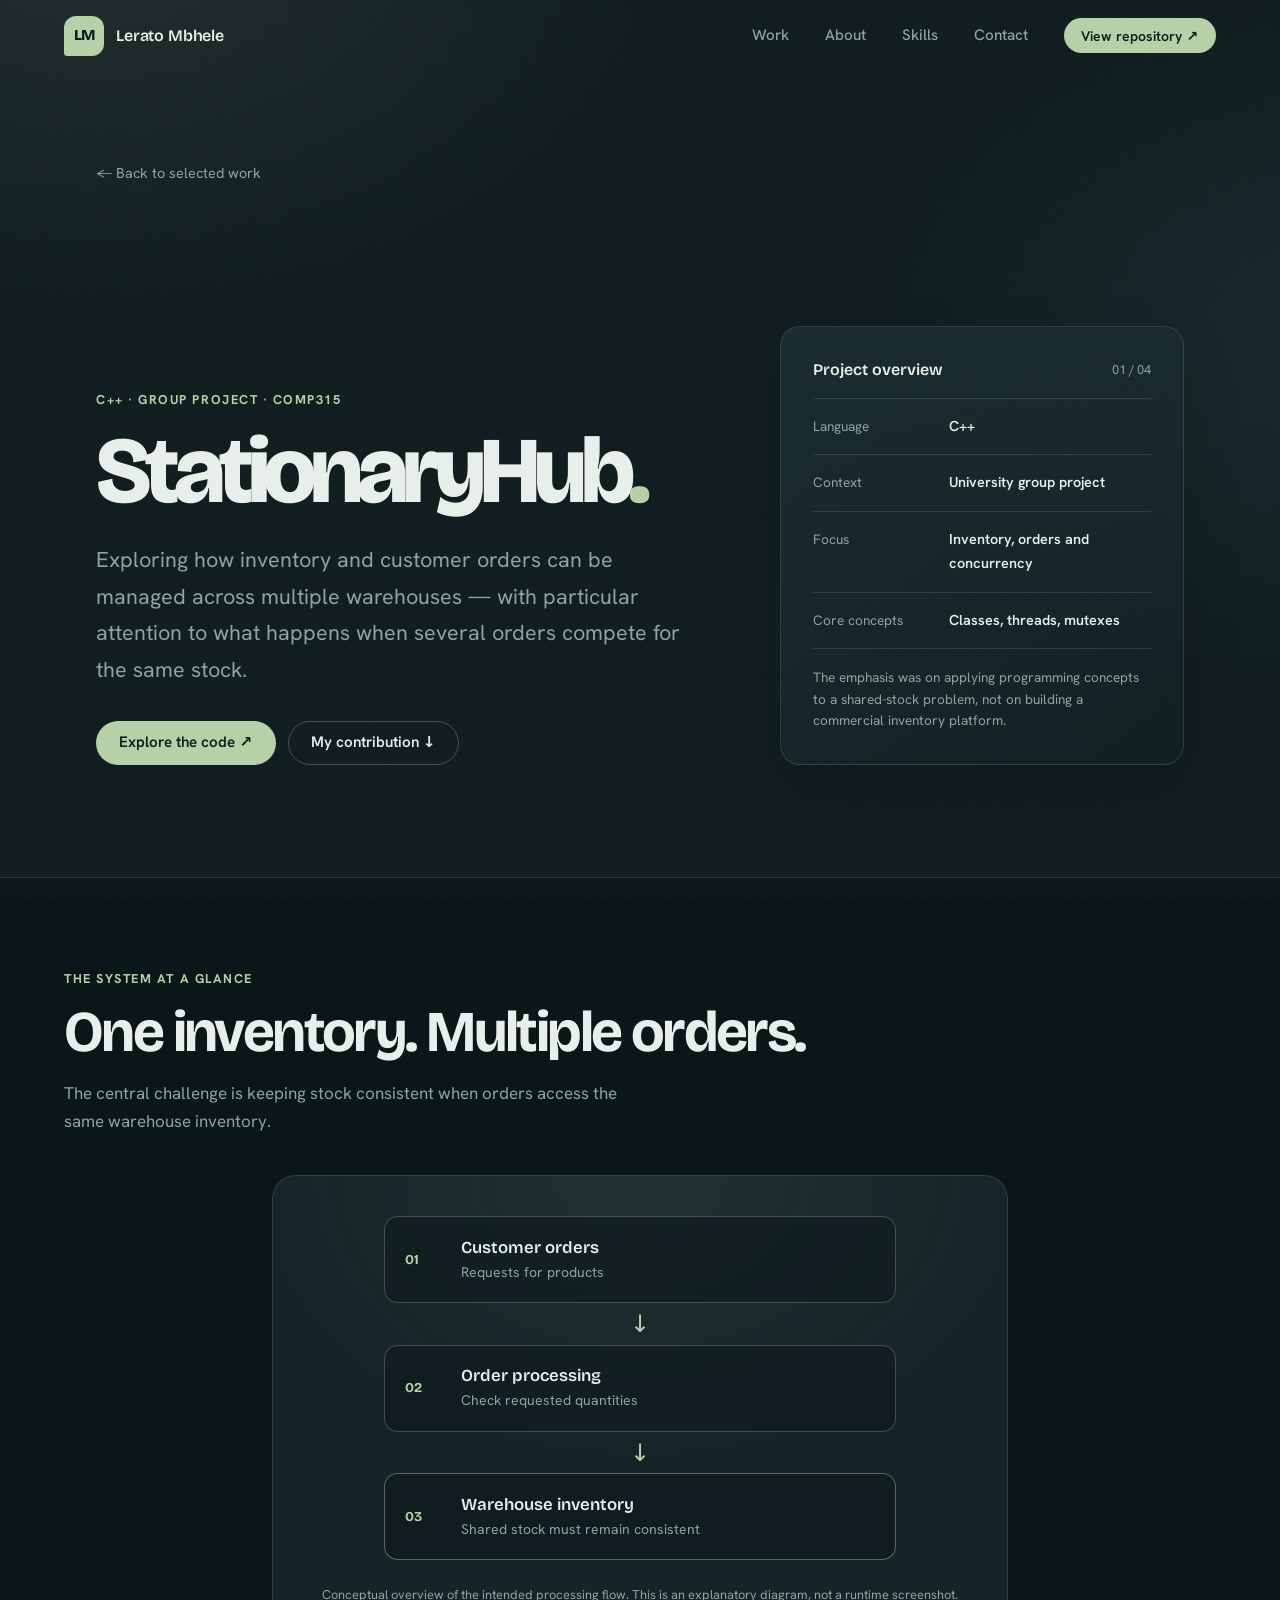
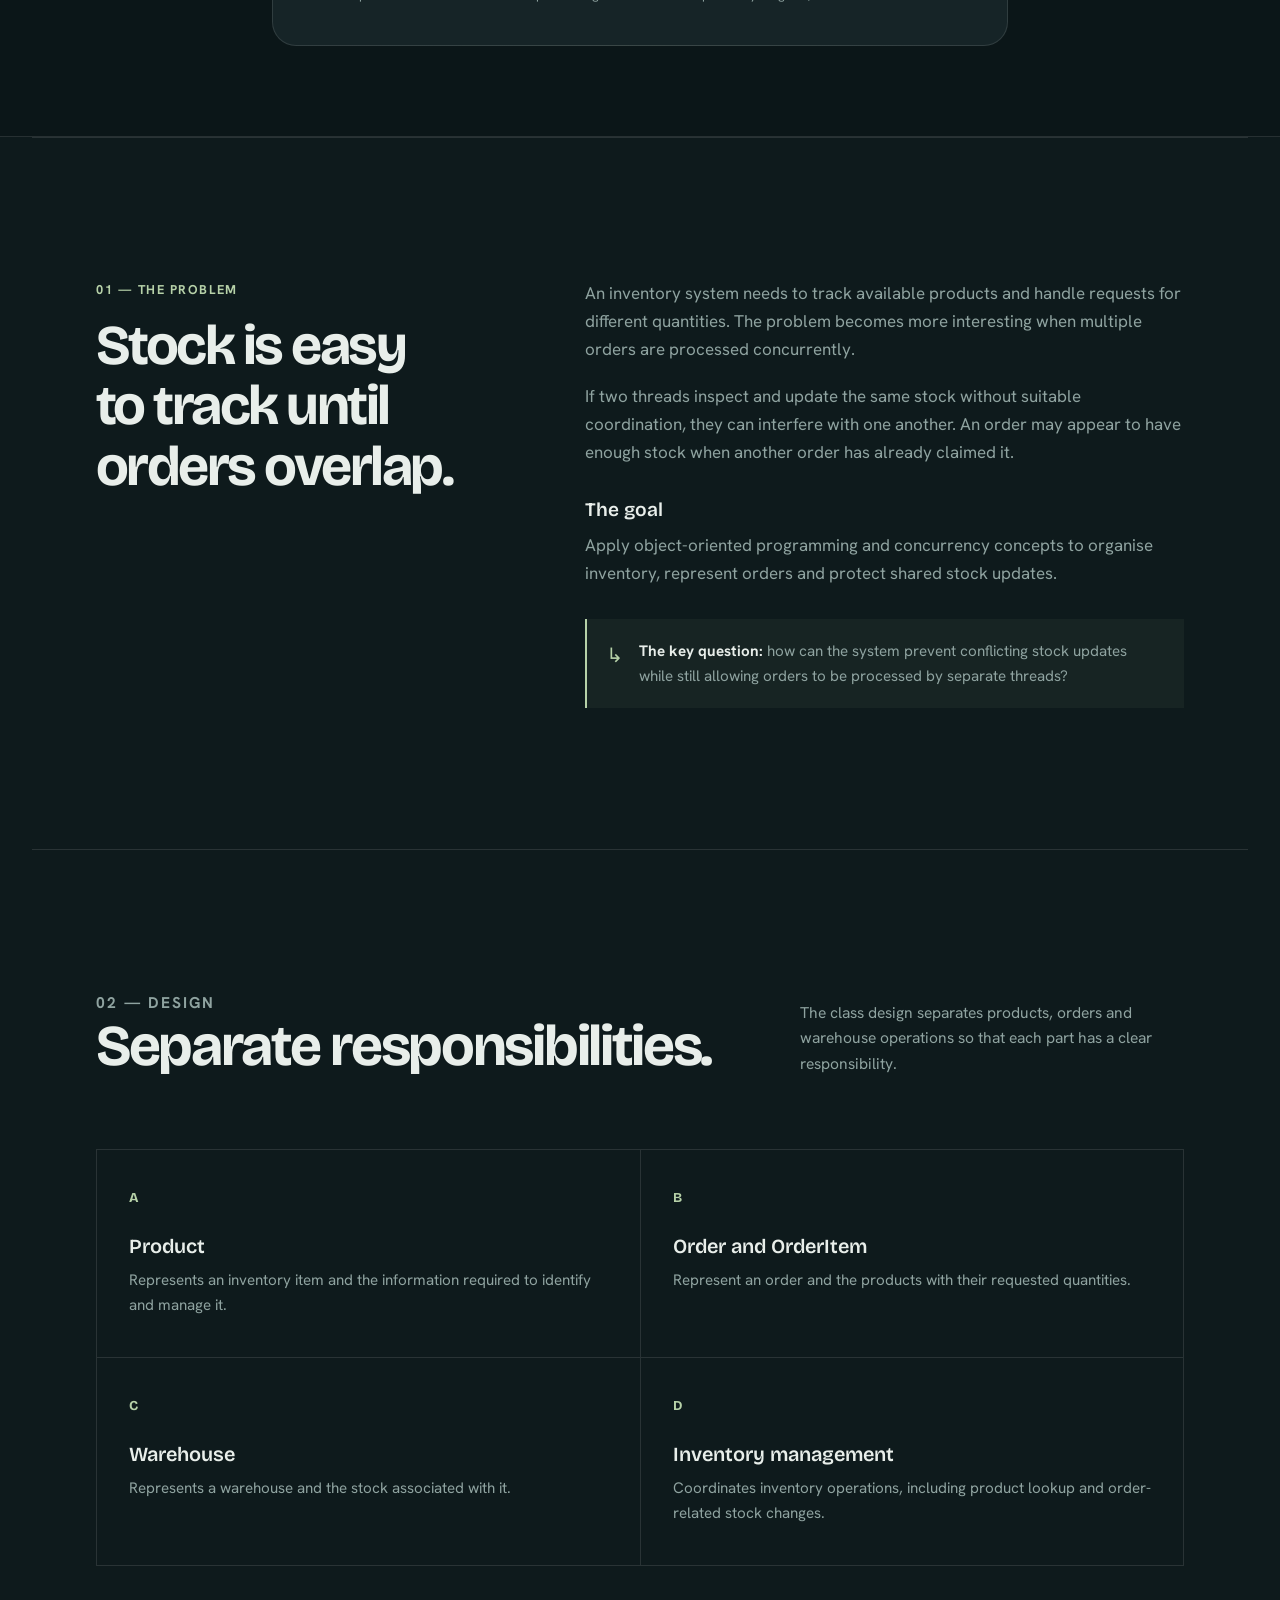
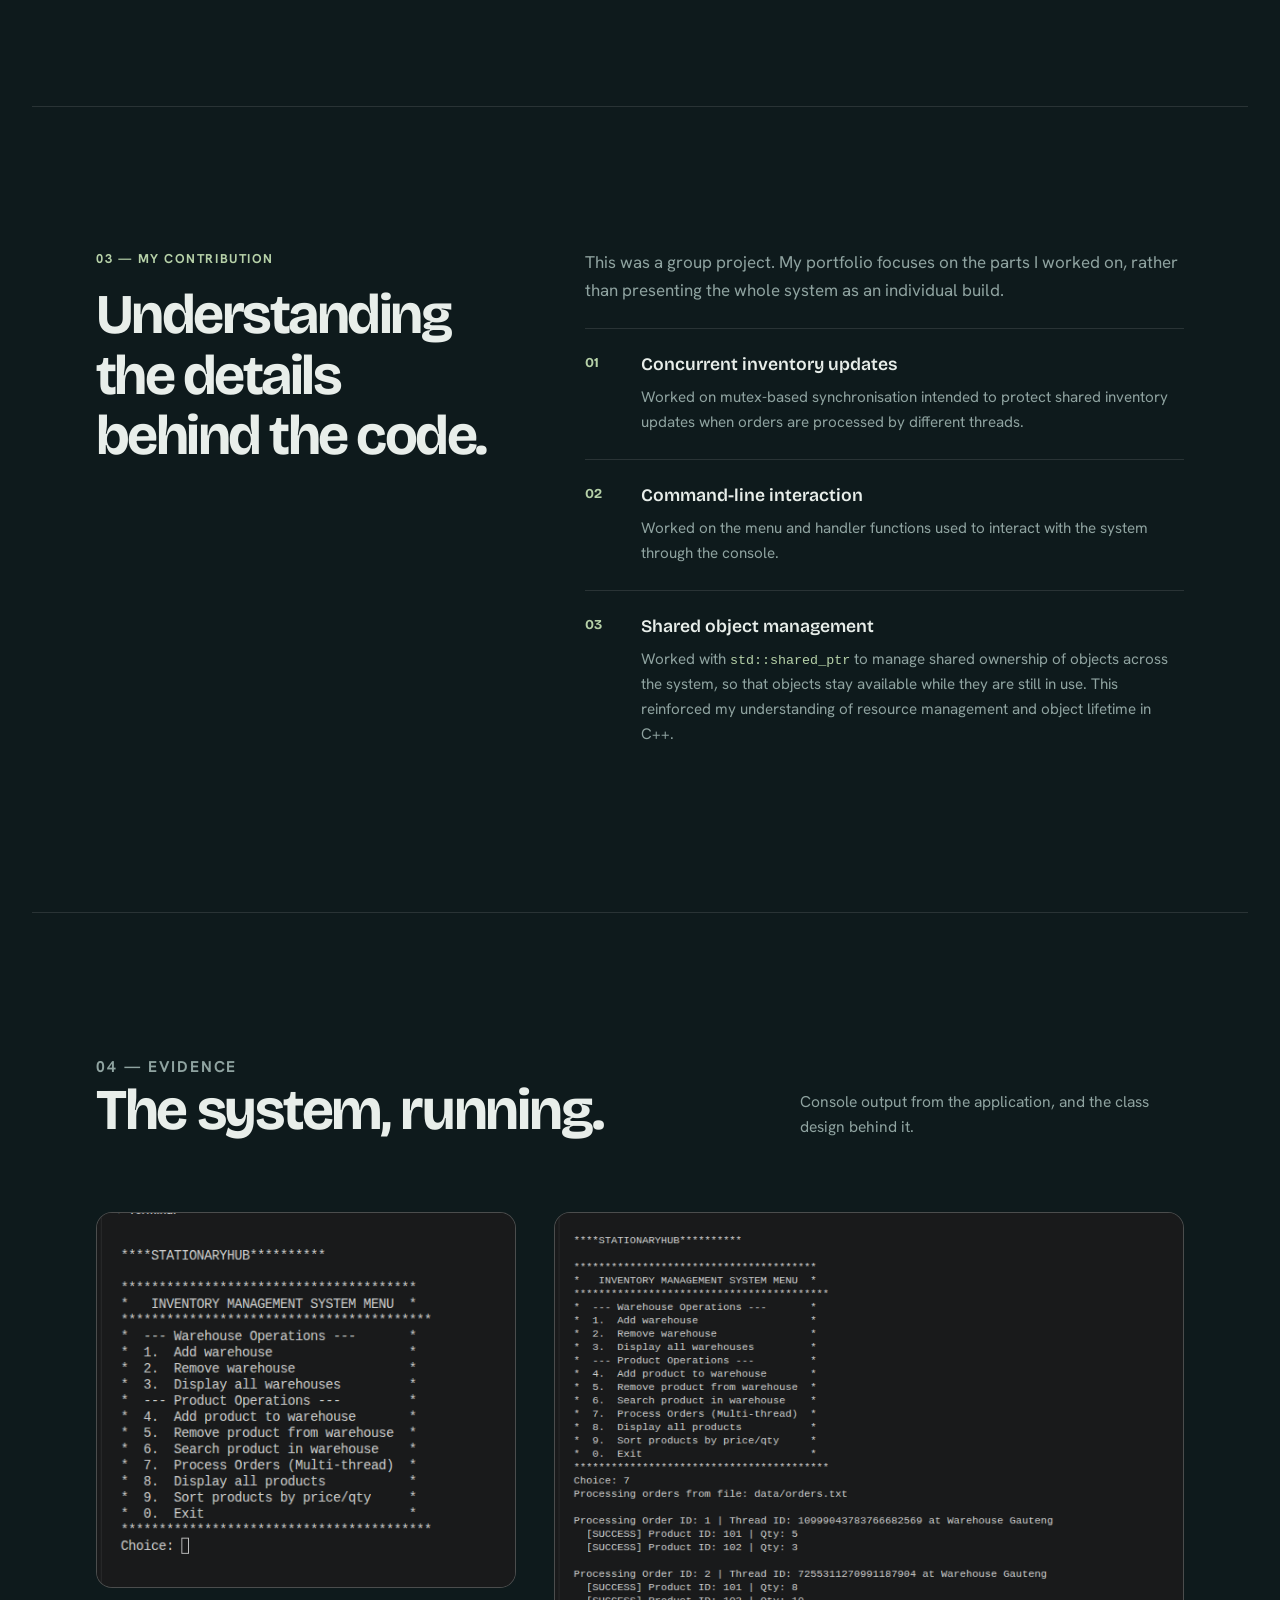
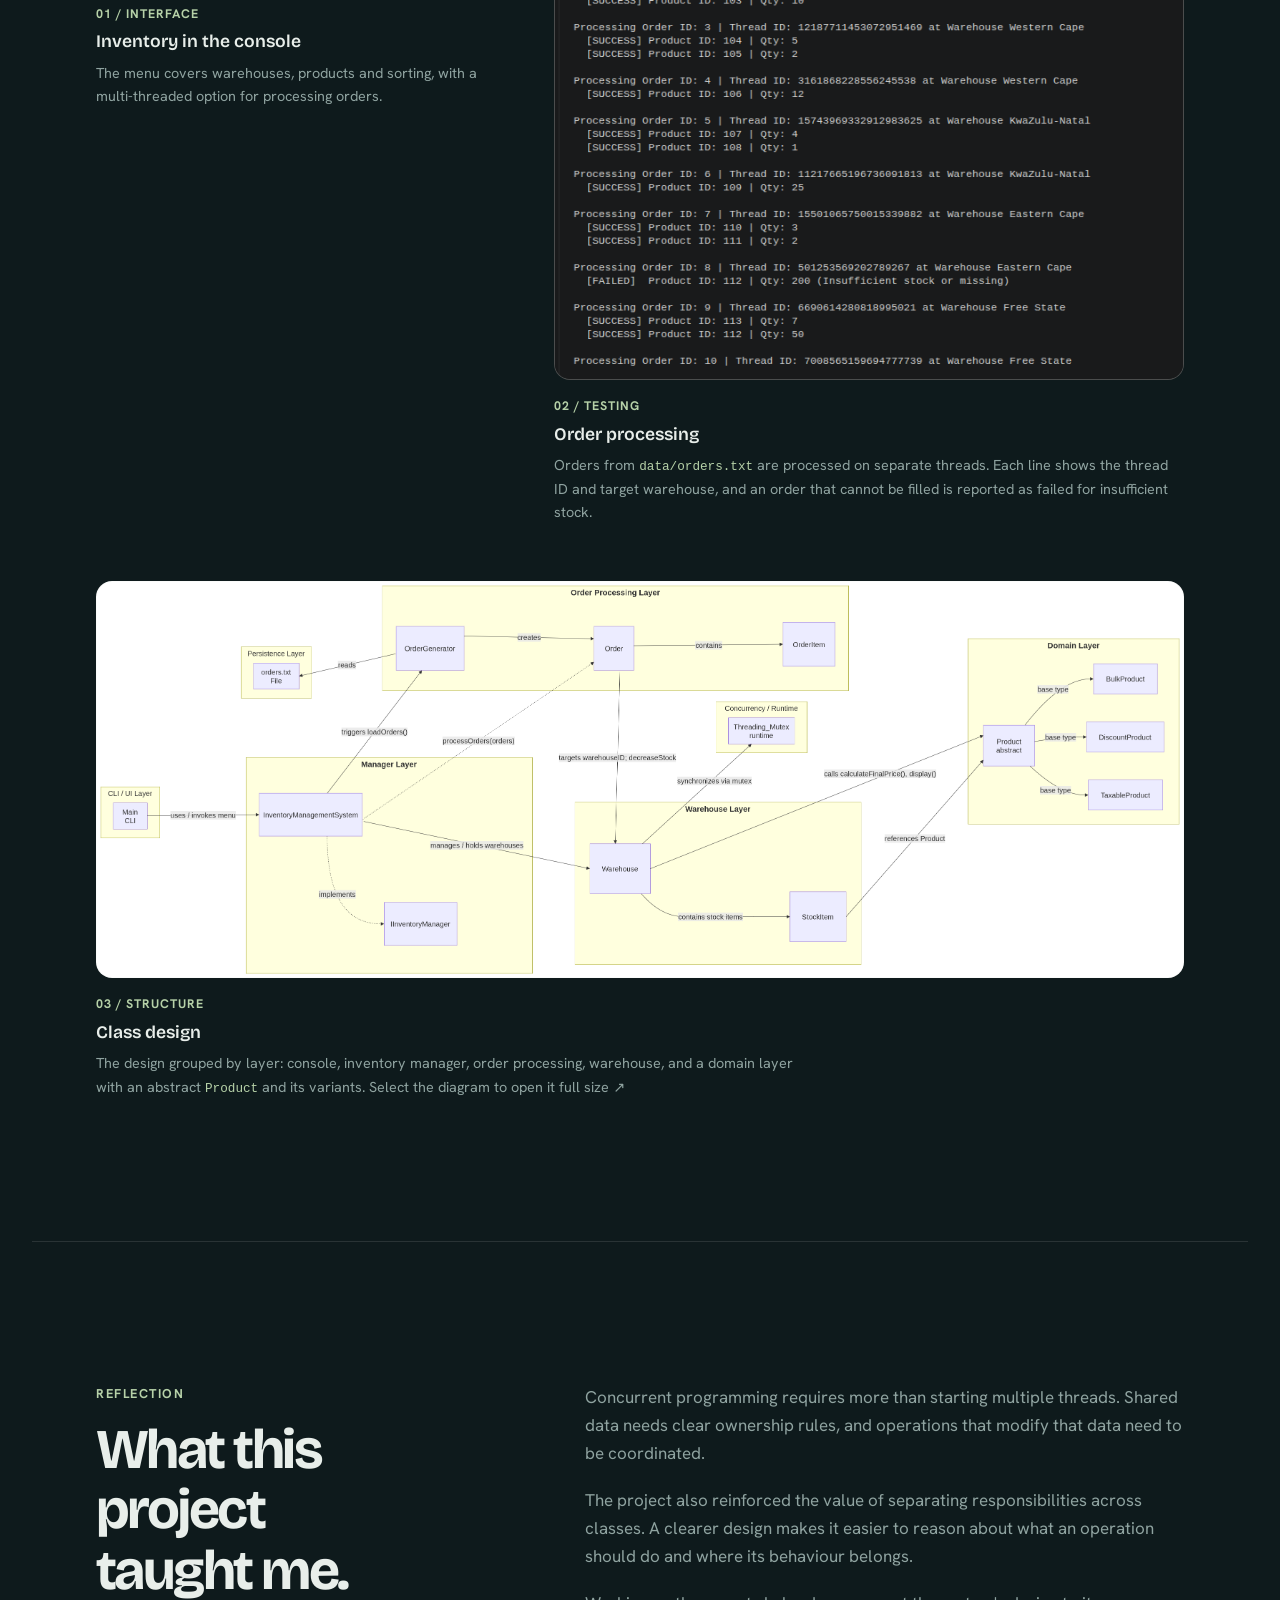
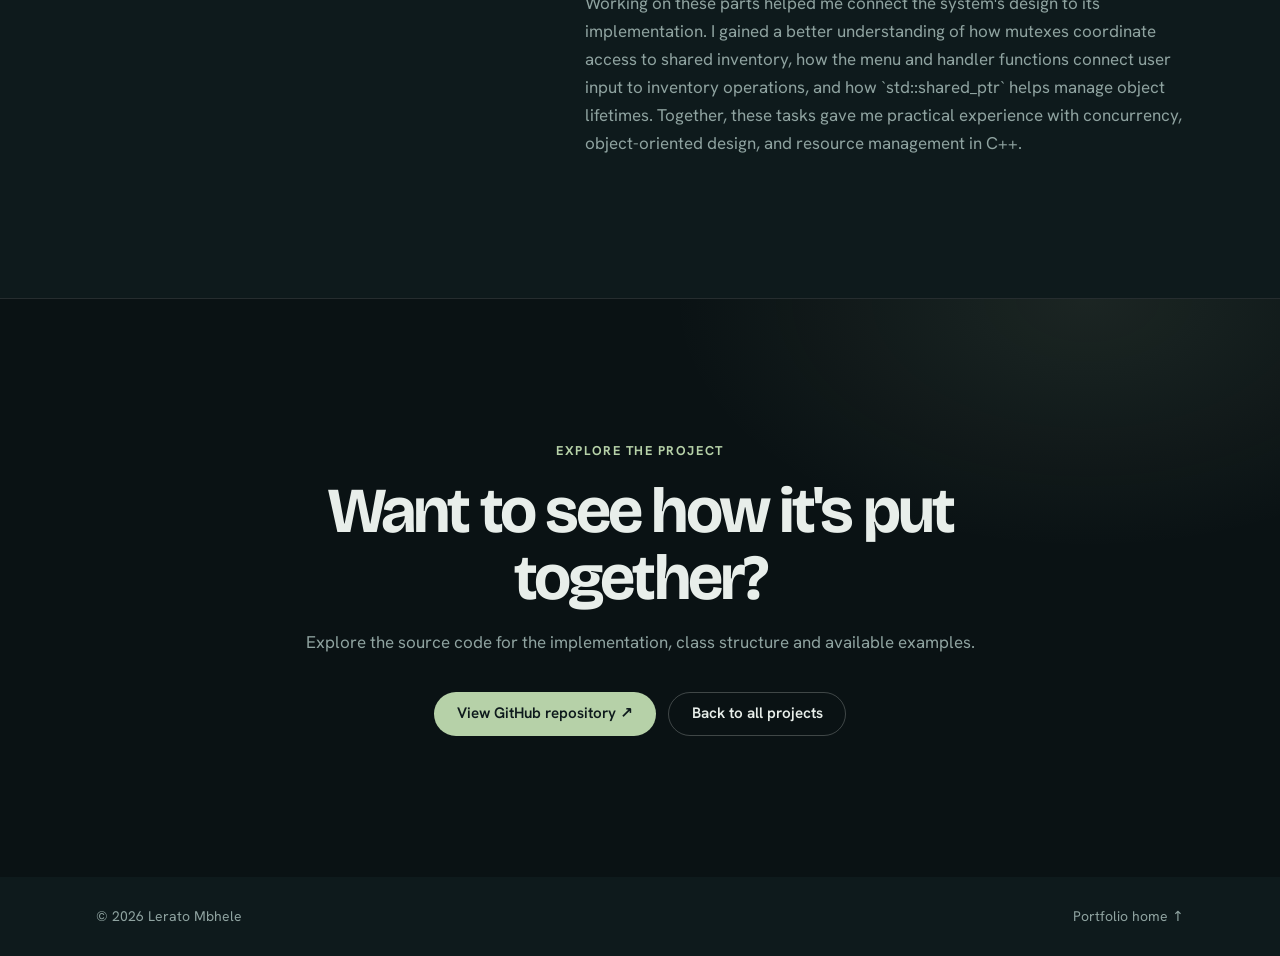
==== commit 51189460: "Added stationaryhub's project page" ====
--- a/stationaryhub.html
+++ b/stationaryhub.html
@@ -252,12 +252,6 @@
           </p>
         </article>
       </div>
-
-      <p class="case-caveat">
-        These descriptions summarise the design discussed for the project.
-        Check the final repository before treating every class or
-        responsibility as implemented exactly as described.
-      </p>
     </section>
 
     <!-- CONTRIBUTION -->
@@ -303,9 +297,11 @@
             <div>
               <h3>Shared object management</h3>
               <p>
-                I worked with `std::shared_ptr` to manage shared ownership of objects across the system,
-                helping ensure that objects remain available while they are still being used. 
-                This reinforced my understanding of resource management and object lifetime in C++.
+                Worked with <code>std::shared_ptr</code> to manage shared
+                ownership of objects across the system, so that objects
+                stay available while they are still in use. This
+                reinforced my understanding of resource management and
+                object lifetime in C++.
               </p>
             </div>
           </div>
@@ -318,57 +314,83 @@
       <div class="section-head">
         <div>
           <p class="eyebrow">04 — Evidence</p>
-          <h2>Show the work, not just the description.</h2>
+          <h2>The system, running.</h2>
         </div>
         <p>
-          Replace these placeholders with genuine screenshots from your
-          final code and test runs.
+          Console output from the application, and the class design
+          behind it.
         </p>
       </div>
 
       <div class="evidence-grid">
-        <figure class="evidence-item evidence-large">
-          <div class="evidence-image">
+        <figure class="evidence-item evidence-menu" data-reveal>
+          <div class="evidence-image evidence-terminal">
             <img
-              src="assets/projects/stationaryhub/inventory-demo.png"
-              alt="Placeholder for a screenshot of the StationaryHub inventory console"
+              src="assets/inventory-demo.png"
+              width="441"
+              height="394"
+              alt="StationaryHub console menu listing warehouse operations, product operations, multi-threaded order processing and exit"
               loading="lazy"
             >
           </div>
           <figcaption>
             <span class="evidence-label">01 / Interface</span>
             <strong>Inventory in the console</strong>
-            <span>Show a real run of the menu and an inventory operation.</span>
+            <span class="evidence-desc">
+              The menu covers warehouses, products and sorting, with a
+              multi-threaded option for processing orders.
+            </span>
           </figcaption>
         </figure>
 
-        <figure class="evidence-item">
-          <div class="evidence-image">
+        <figure class="evidence-item evidence-orders" data-reveal>
+          <div class="evidence-image evidence-terminal">
             <img
-              src="assets/projects/stationaryhub/concurrent-orders.png"
-              alt="Placeholder for a real StationaryHub concurrent order test"
+              src="assets/concurrent-orders.png"
+              width="706"
+              height="861"
+              alt="Console output of orders read from data/orders.txt, each handled on its own thread and logged as success or failure"
               loading="lazy"
             >
           </div>
           <figcaption>
             <span class="evidence-label">02 / Testing</span>
             <strong>Order processing</strong>
-            <span>Show actual output demonstrating how stock is handled.</span>
+            <span class="evidence-desc">
+              Orders from <code>data/orders.txt</code> are processed on
+              separate threads. Each line shows the thread ID and target
+              warehouse, and an order that cannot be filled is reported as
+              failed for insufficient stock.
+            </span>
           </figcaption>
         </figure>
 
-        <figure class="evidence-item">
-          <div class="evidence-image">
-            <img
-              src="assets/projects/stationaryhub/class-design.png"
-              alt="Placeholder for the StationaryHub class diagram"
-              loading="lazy"
+        <figure class="evidence-item evidence-diagram" data-reveal>
+          <div class="evidence-image evidence-diagram-frame">
+            <a
+              href="assets/class-design.png"
+              target="_blank"
+              rel="noopener noreferrer"
+              aria-label="Open the StationaryHub class diagram at full size in a new tab"
             >
+              <img
+                src="assets/class-design.png"
+                width="3035"
+                height="1104"
+                alt="Class diagram grouping StationaryHub into CLI, manager, order processing, warehouse, persistence, concurrency and domain layers"
+                loading="lazy"
+              >
+            </a>
           </div>
           <figcaption>
             <span class="evidence-label">03 / Structure</span>
             <strong>Class design</strong>
-            <span>Use the group's actual UML or a diagram matching the code.</span>
+            <span class="evidence-desc">
+              The design grouped by layer: console, inventory manager,
+              order processing, warehouse, and a domain layer with an
+              abstract <code>Product</code> and its variants. Select the
+              diagram to open it full&nbsp;size&nbsp;↗
+            </span>
           </figcaption>
         </figure>
       </div>
@@ -397,9 +419,11 @@
           </p>
 
           <p>
-            My next step is to validate the behaviour with repeatable tests,
-            especially cases where multiple orders request the last
-            available units of a product.
+            Working on these parts helped me connect the system's design to its implementation. 
+            I gained a better understanding of how mutexes coordinate access to shared inventory, 
+            how the menu and handler functions connect user input to inventory operations, 
+            and how `std::shared_ptr` helps manage object lifetimes. 
+            Together, these tasks gave me practical experience with concurrency, object-oriented design, and resource management in C++.
           </p>
         </div>
       </div>
--- a/styles.css
+++ b/styles.css
@@ -674,12 +674,17 @@
 
 .back-link:hover { color: var(--lichen); }
 
-.case-hero-copy { grid-column: 1; }
+.case-hero-copy {
+  grid-column: 1;
+  container-type: inline-size; /* lets the title size itself to this column */
+}
 
 .case-hero-copy .eyebrow { margin-bottom: 1.2rem; }
 
 .case-hero h1 {
-  font: 800 clamp(3.5rem, 9vw, 7.5rem)/0.9 var(--display);
+  font: 800 clamp(2.75rem, 6.4vw, 5.75rem)/0.9 var(--display);
+  /* "StationaryHub." is about 6em wide, so size it from its column to keep the word whole */
+  font-size: clamp(2.5rem, 15.5cqi, 7.5rem);
   letter-spacing: -0.065em;
   overflow-wrap: anywhere;
 }
@@ -912,12 +917,6 @@
   font-size: 0.95rem;
 }
 
-.case-caveat {
-  margin-top: 1.25rem;
-  color: var(--reed);
-  font-size: 0.85rem;
-}
-
 .contribution-item {
   display: grid;
   grid-template-columns: 2.5rem minmax(0, 1fr);
@@ -947,31 +946,54 @@
 
 .evidence-grid {
   display: grid;
-  grid-template-columns: repeat(2, minmax(0, 1fr));
-  gap: 2rem;
+  grid-template-columns: minmax(0, 0.8fr) minmax(0, 1.2fr);
+  gap: clamp(2.5rem, 5vw, 3.5rem) clamp(1.25rem, 3vw, 2.5rem);
   align-items: start;
 }
 
 .evidence-item { min-width: 0; }
 
-.evidence-large { grid-column: 1 / -1; }
-
+.evidence-diagram { grid-column: 1 / -1; }
+
+/* Frames hug the image: no forced aspect ratio, no cropping, no upscaling */
 .evidence-image {
-  display: grid;
-  place-items: center;
-  min-height: 12rem;
-  aspect-ratio: 16 / 9;
   overflow: hidden;
-  border: 1px solid var(--line);
+  border: 1px solid var(--line-strong);
   border-radius: 1rem;
-  background:
-    radial-gradient(80% 80% at 20% 0%, var(--kelp-hi), var(--kelp));
+  background: var(--kelp);
 }
 
 .evidence-image img {
+  width: auto;
+  max-width: 100%;
+  height: auto;
+  margin: 0 auto;
+}
+
+/* Matches the terminal's own background so a narrow capture sits flush in a wide frame */
+.evidence-terminal { background: #191a1b; }
+
+/* The class diagram is very wide: fill the column, scroll sideways on small screens */
+.evidence-diagram-frame {
+  overflow-x: auto;
+  overscroll-behavior-x: contain;
+  background: #fff;
+  transition: border-color 0.4s var(--ease);
+}
+
+.evidence-diagram-frame:hover,
+.evidence-diagram-frame:focus-within { border-color: var(--lichen); }
+
+.evidence-diagram-frame a {
+  display: block;
+  cursor: zoom-in;
+  border-radius: inherit;
+}
+
+.evidence-diagram-frame img {
   width: 100%;
-  height: 100%;
-  object-fit: contain;
+  min-width: 62rem;
+  max-width: none;
 }
 
 .evidence-item figcaption {
@@ -992,7 +1014,8 @@
   font: 600 1.1rem/1.4 var(--display);
 }
 
-.evidence-item figcaption > span:last-child {
+.evidence-desc {
+  max-width: 44rem;
   color: var(--reed);
   font-size: 0.9rem;
 }
@@ -1034,8 +1057,6 @@
   .case-hero-copy,
   .case-summary { grid-column: 1; }
 
-  .case-hero h1 { font-size: clamp(3.4rem, 16vw, 6rem); }
-
   .case-two-column { grid-template-columns: 1fr; }
 
   .architecture-grid { grid-template-columns: 1fr; }
@@ -1044,5 +1065,11 @@
 
   .evidence-grid { grid-template-columns: 1fr; }
 
-  .evidence-large { grid-column: auto; }
+  /* Long console lines stay legible: scroll sideways instead of shrinking */
+  .evidence-orders .evidence-image {
+    overflow-x: auto;
+    overscroll-behavior-x: contain;
+  }
+
+  .evidence-orders .evidence-image img { min-width: 34rem; }
 }
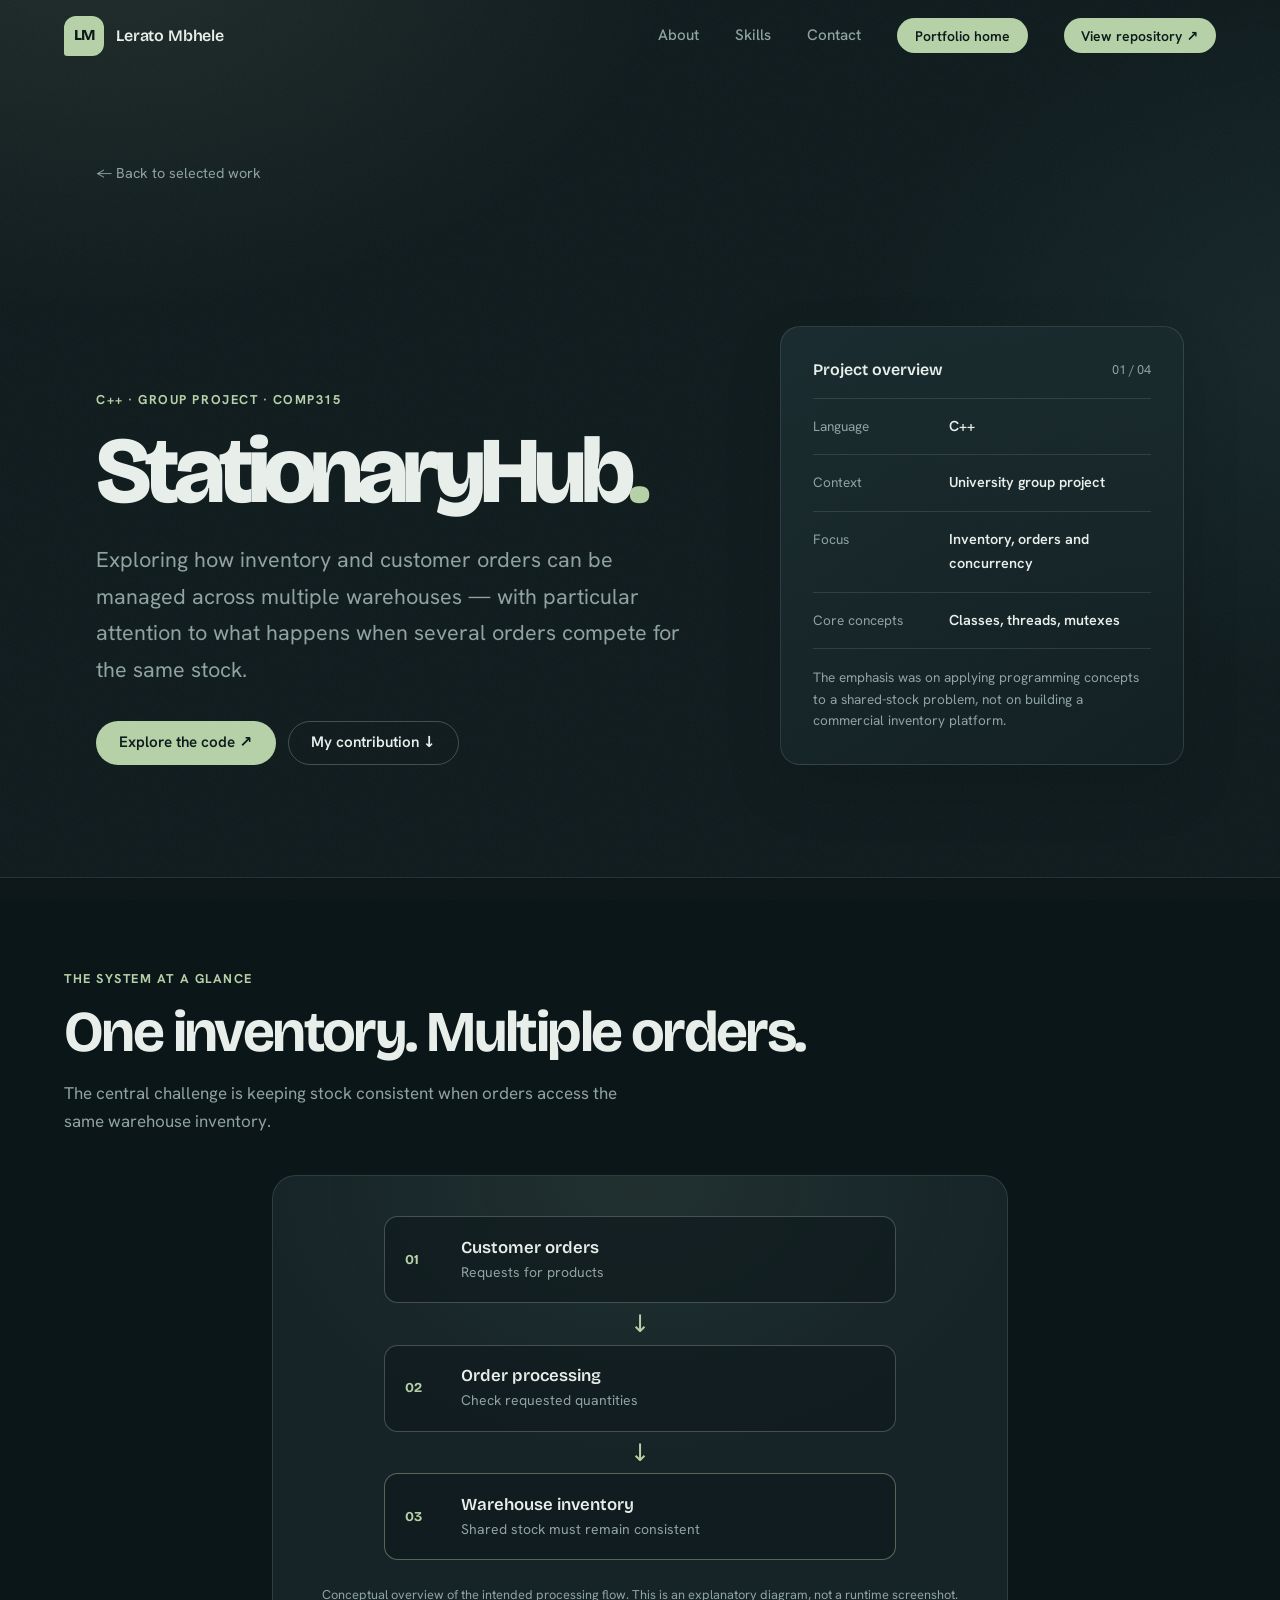
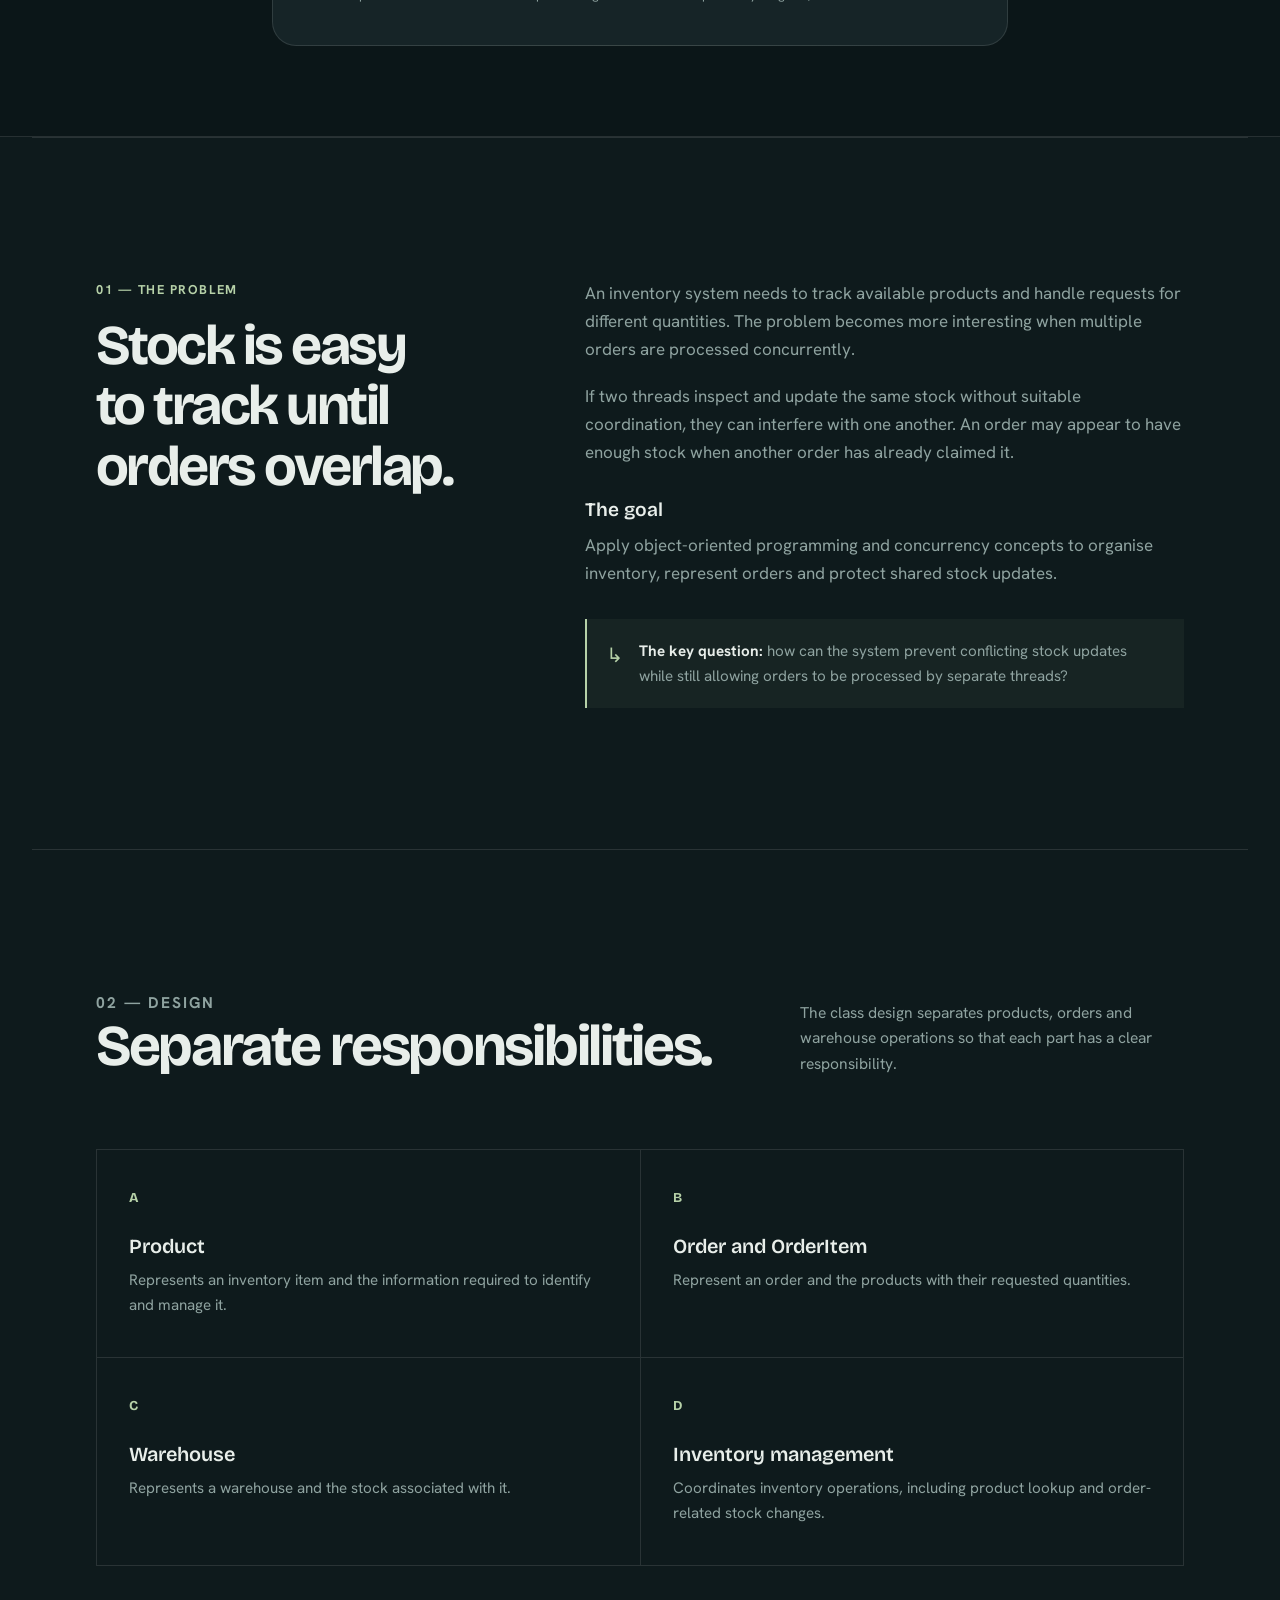
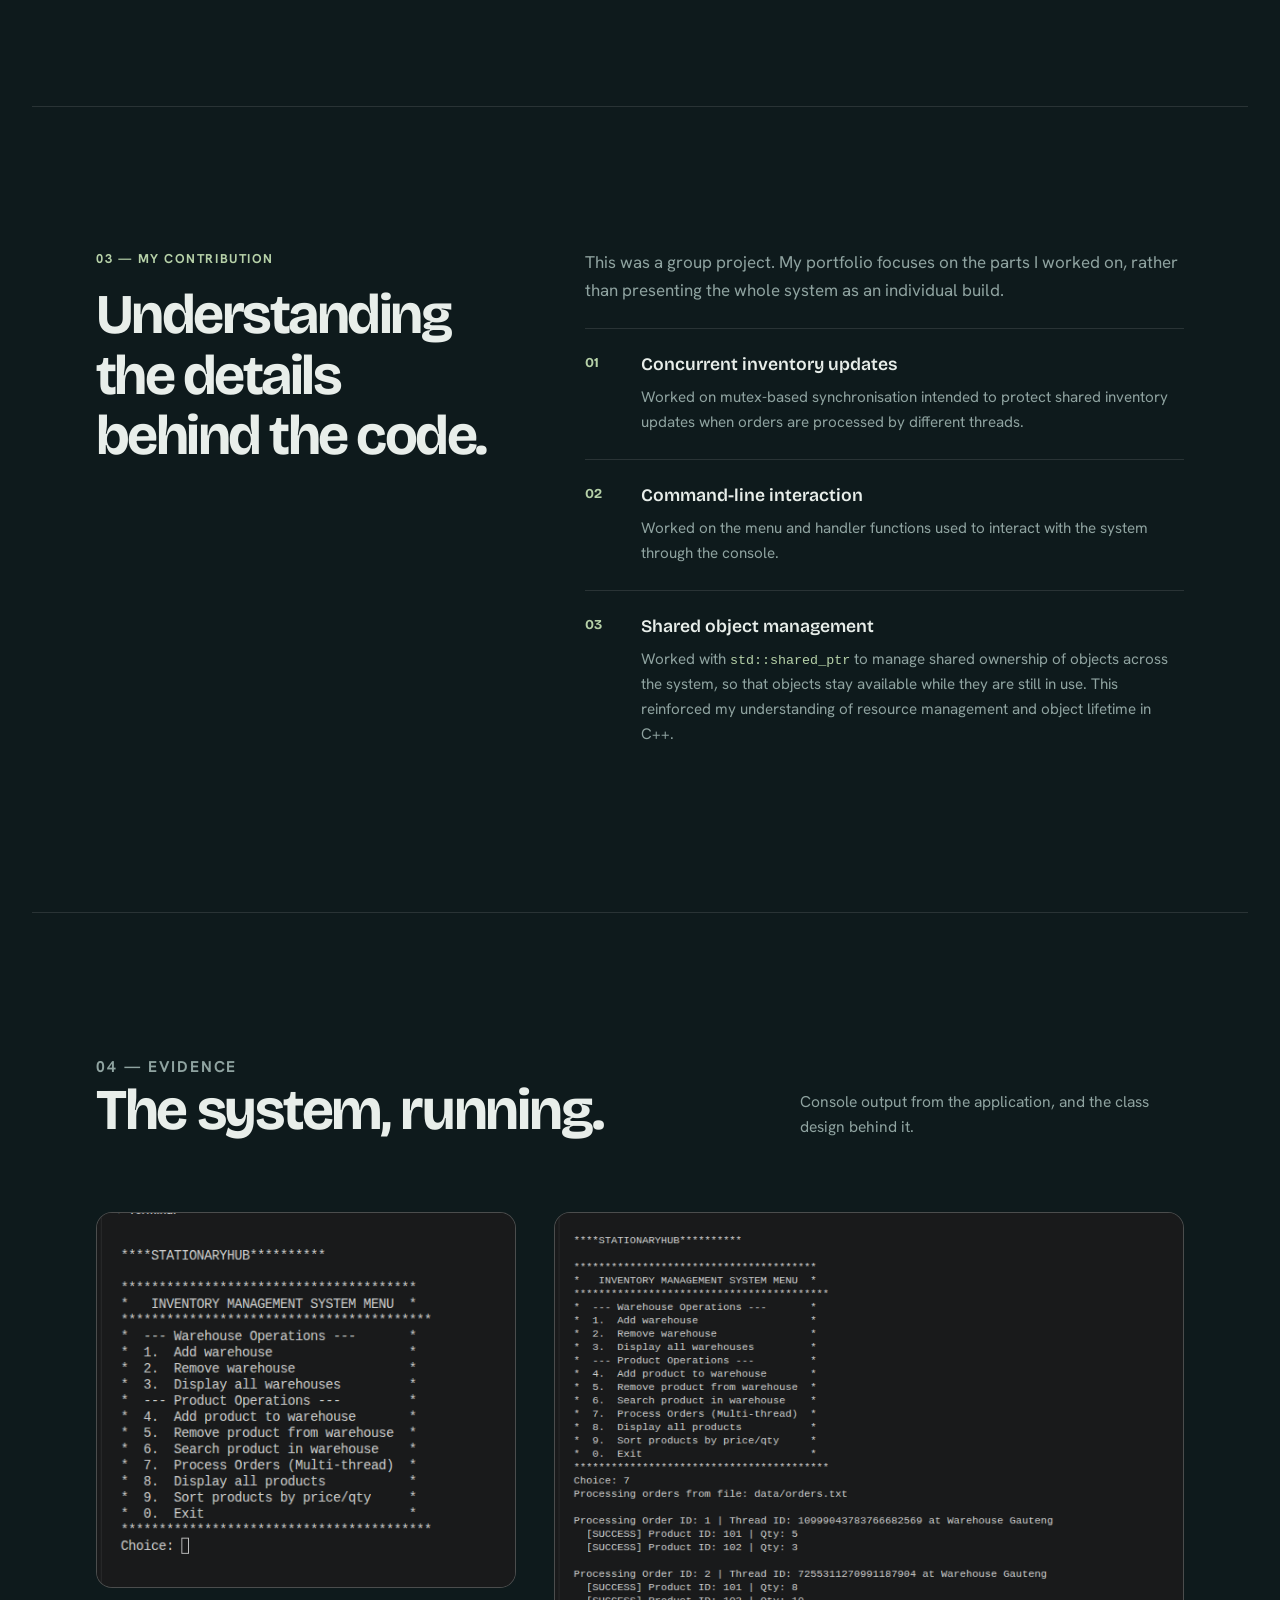
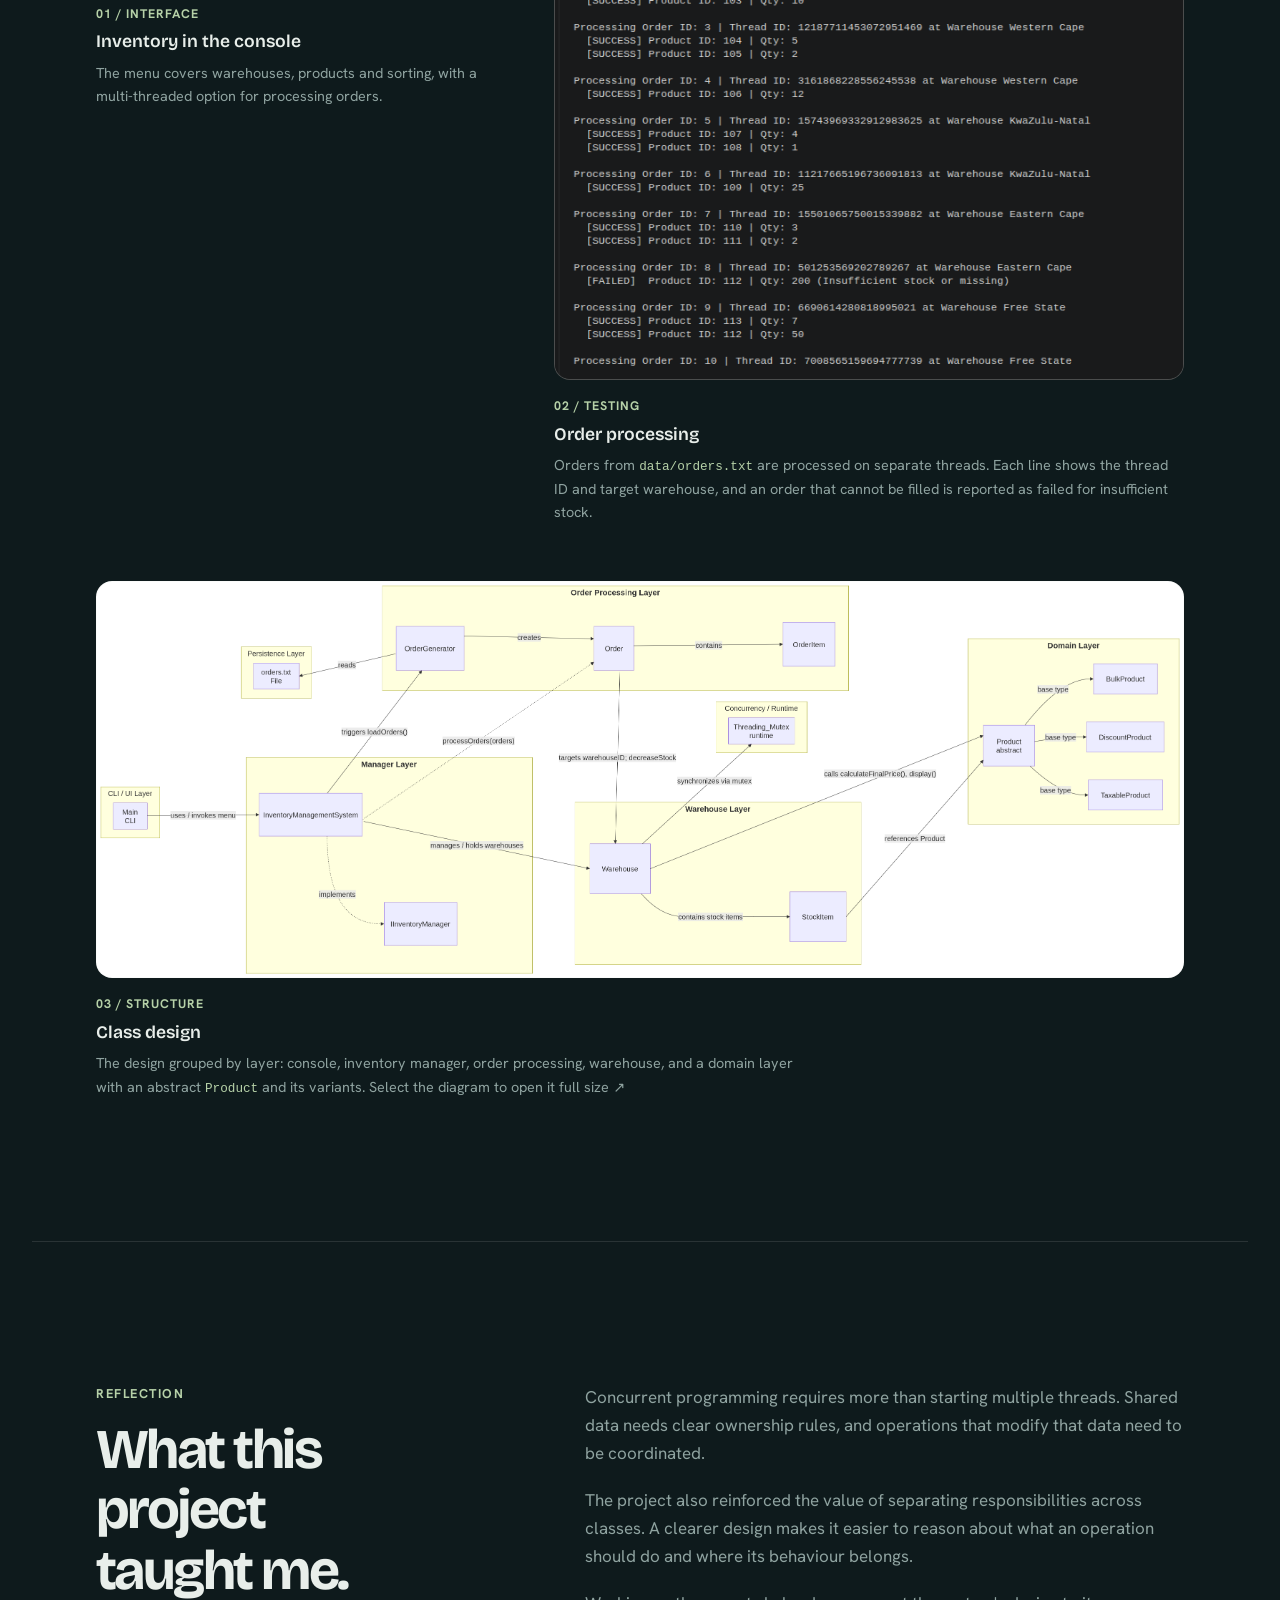
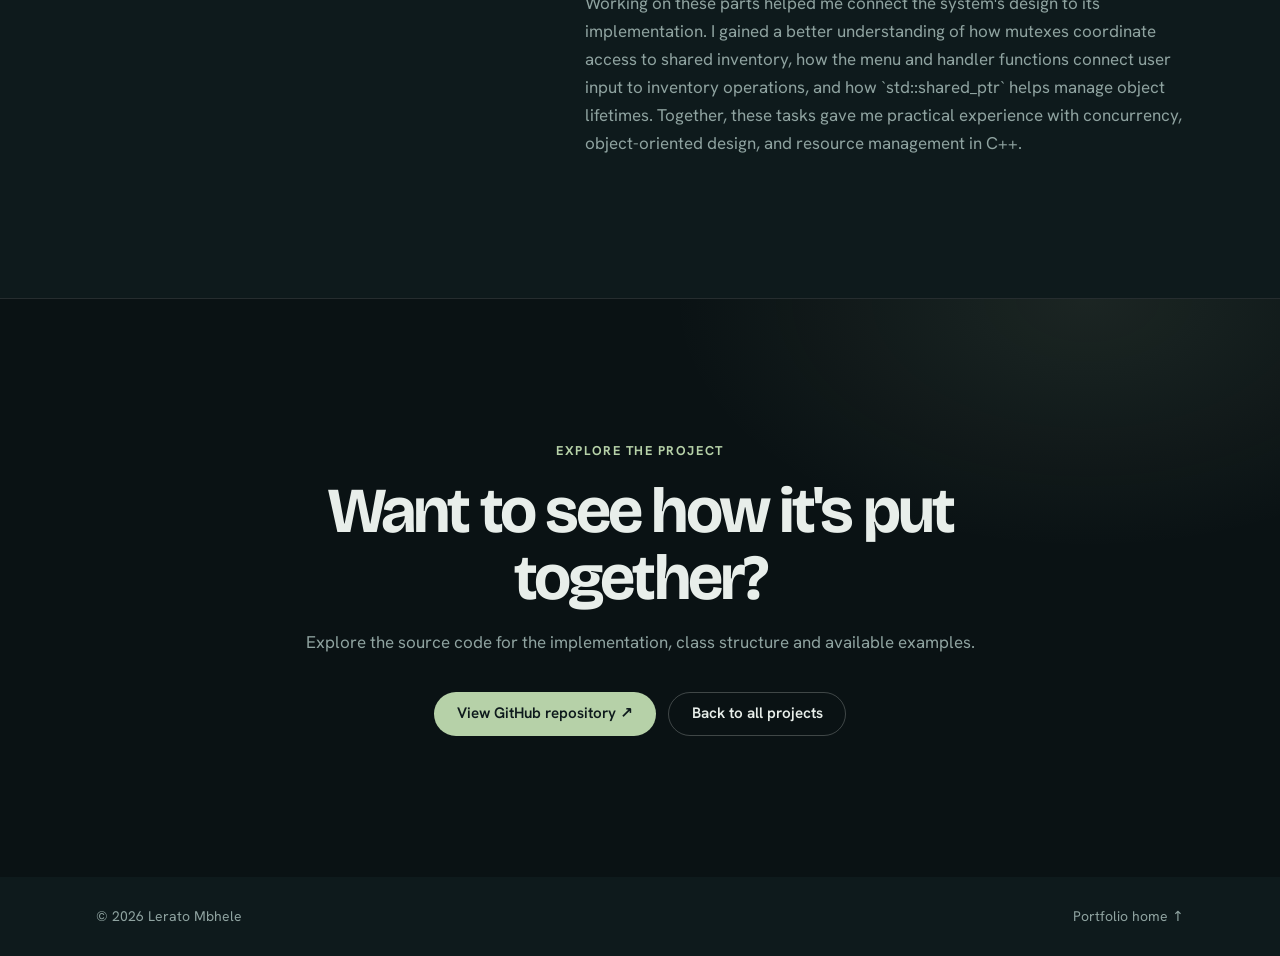
==== commit f9f522ce: "Adding ThyWill Case Study and my first project contribution" ====
--- a/stationaryhub.html
+++ b/stationaryhub.html
@@ -43,10 +43,12 @@
     </button>
 
     <nav class="site-nav" id="site-nav" aria-label="Main navigation">
-      <a href="index.html#work">Work</a>
       <a href="index.html#about">About</a>
       <a href="index.html#skills">Skills</a>
       <a href="index.html#contact">Contact</a>
+      <a class="btn btn-small btn-primary" href="index.html">
+        Portfolio home
+      </a>
       <a class="btn btn-small btn-primary" href="https://github.com/Mbhele451/StationaryHub-Inventory-System" target="_blank" rel="noopener noreferrer">
         View repository ↗
       </a>
--- a/styles.css
+++ b/styles.css
@@ -1072,4 +1072,5 @@
   }
 
   .evidence-orders .evidence-image img { min-width: 34rem; }
-}+}
+
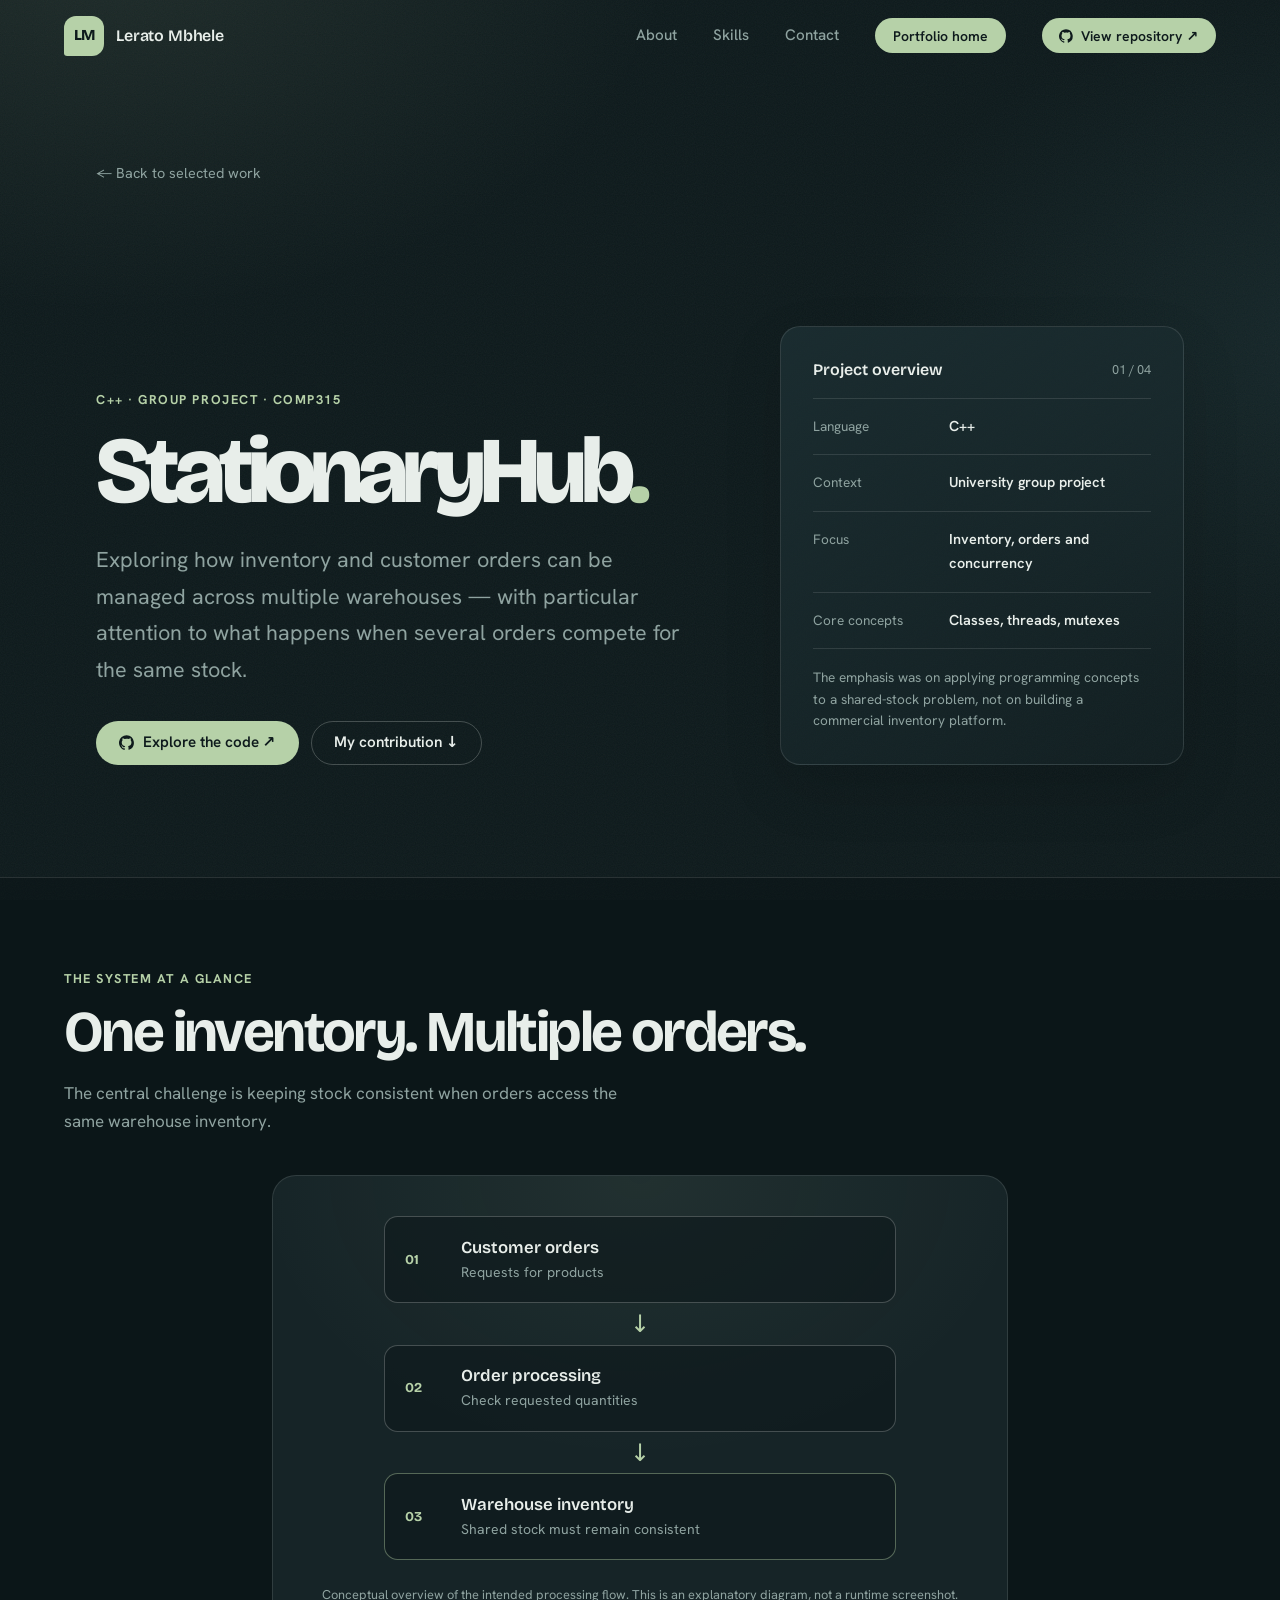
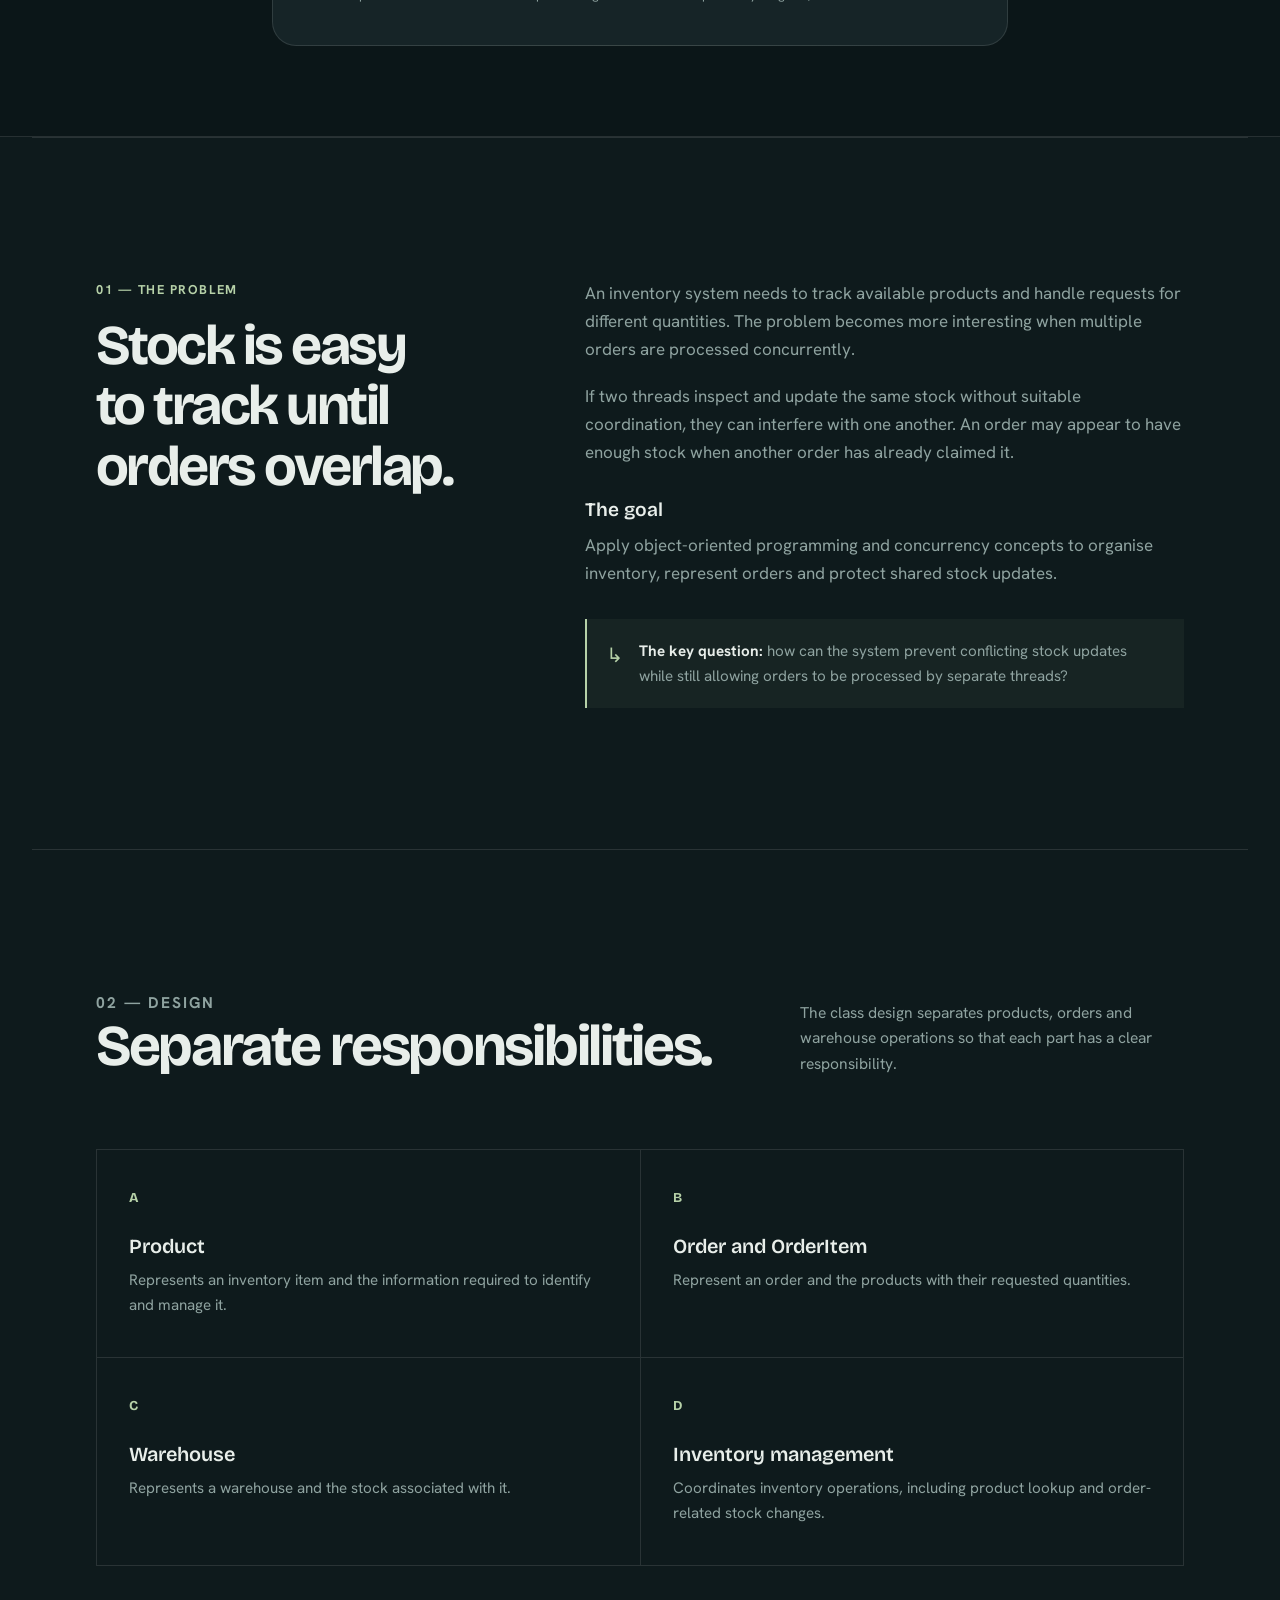
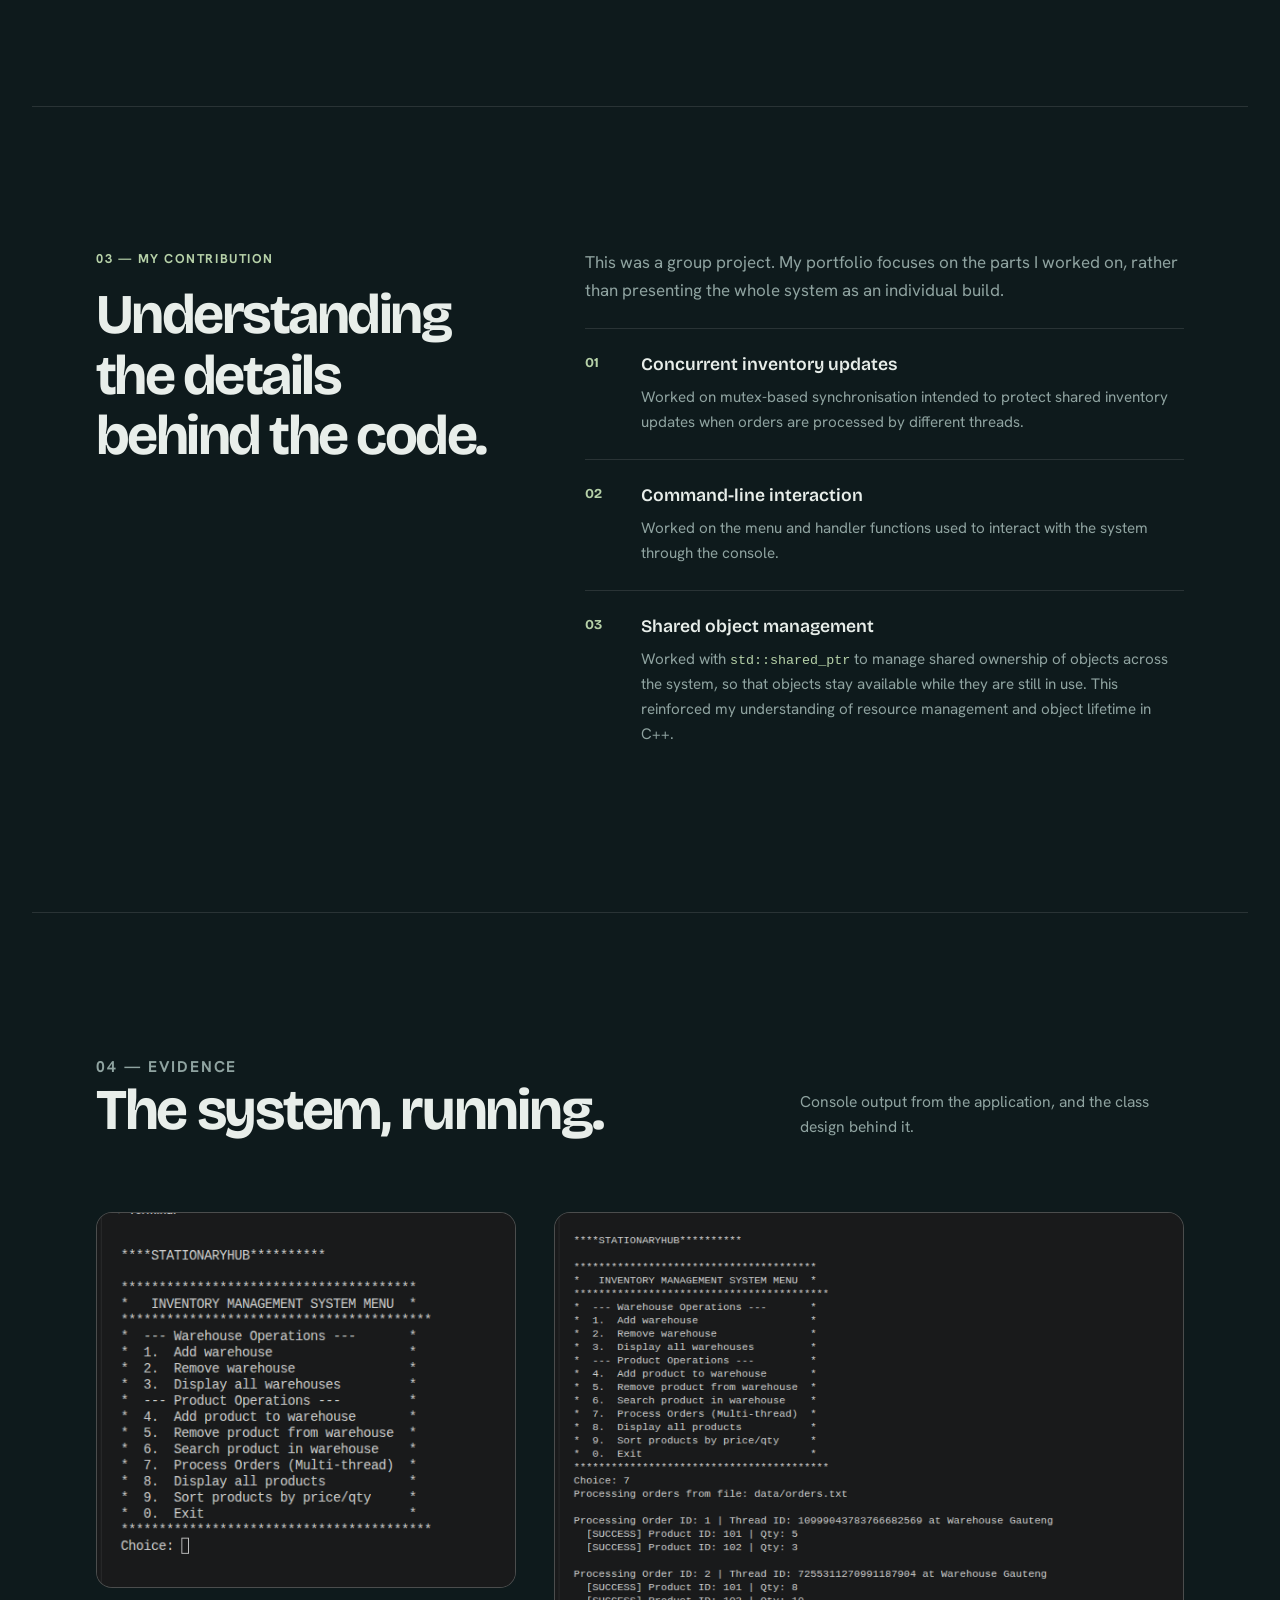
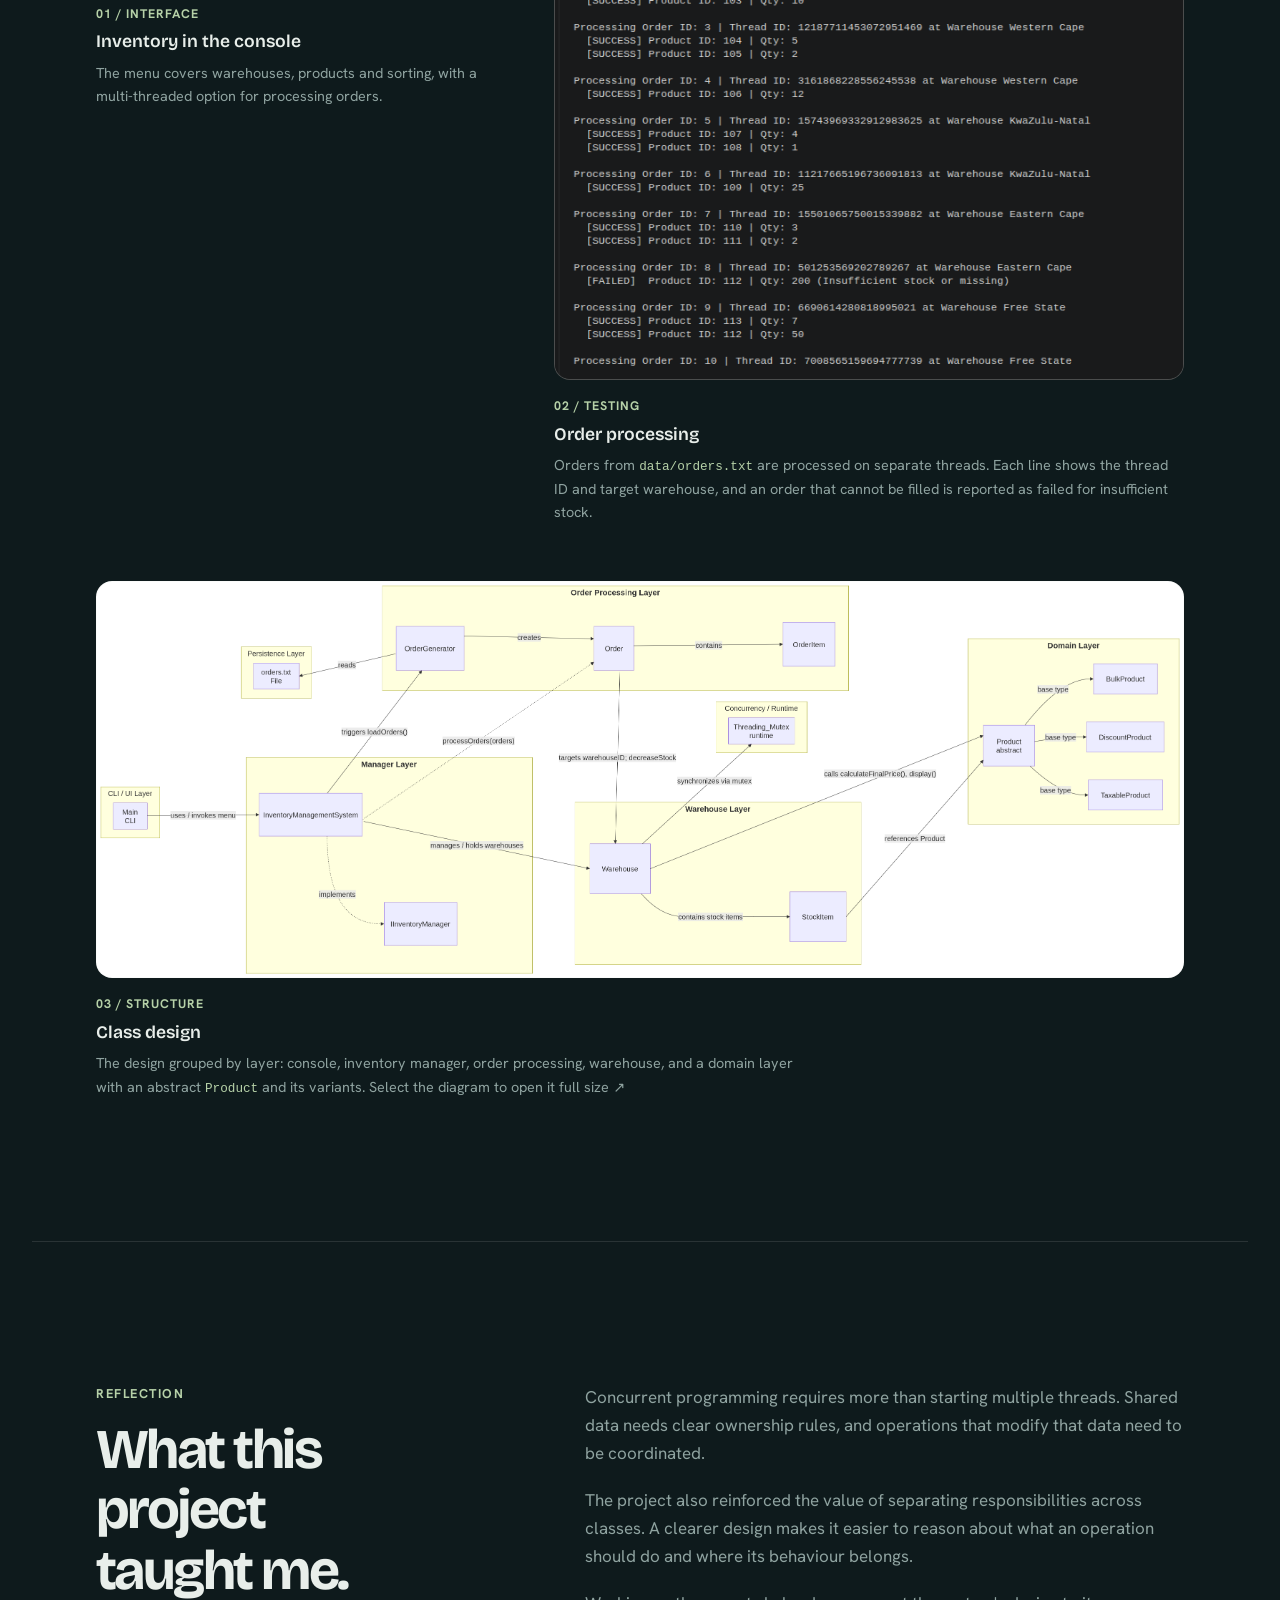
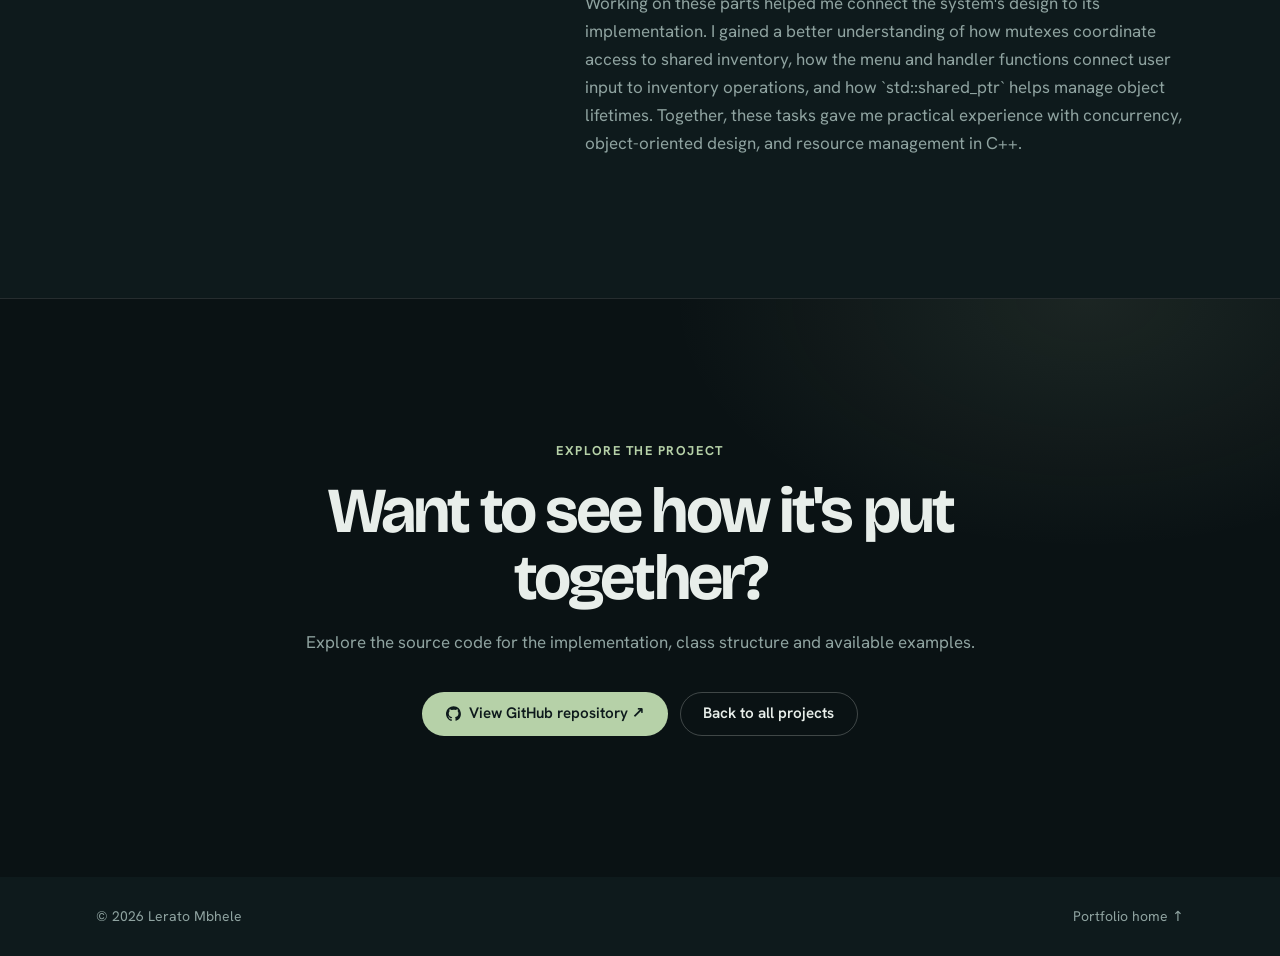
==== commit 4fbe275e: "Add case photo viewer functionality and styling - Implemented a modal viewer for case photos in case" ====
--- a/stationaryhub.html
+++ b/stationaryhub.html
@@ -50,7 +50,7 @@
         Portfolio home
       </a>
       <a class="btn btn-small btn-primary" href="https://github.com/Mbhele451/StationaryHub-Inventory-System" target="_blank" rel="noopener noreferrer">
-        View repository ↗
+        <svg class="link-icon" aria-hidden="true" focusable="false" viewBox="0 0 24 24"><path d="M12 .297a12 12 0 0 0-3.794 23.386c.6.111.82-.261.82-.578v-2.234c-3.338.726-4.042-1.61-4.042-1.61-.546-1.387-1.333-1.756-1.333-1.756-1.09-.745.083-.73.083-.73 1.205.085 1.84 1.237 1.84 1.237 1.07 1.835 2.809 1.305 3.495.998.108-.776.418-1.305.762-1.604-2.665-.303-5.467-1.332-5.467-5.931 0-1.31.469-2.382 1.236-3.222-.124-.303-.536-1.524.117-3.176 0 0 1.008-.323 3.301 1.23a11.51 11.51 0 0 1 3.003-.404c1.02.005 2.047.138 3.003.404 2.291-1.553 3.297-1.23 3.297-1.23.655 1.652.243 2.873.119 3.176.77.84 1.235 1.912 1.235 3.222 0 4.61-2.807 5.625-5.479 5.922.43.372.814 1.103.814 2.222v3.286c0 .319.216.694.825.576A12.003 12.003 0 0 0 12 .297z"/></svg>View repository ↗
       </a>
     </nav>
   </header>
@@ -61,7 +61,7 @@
     <section class="case-hero">
       <a class="back-link" href="index.html#work">← Back to selected work</a>
 
-      <div class="case-hero-copy">
+      <div class="case-hero-copy" data-reveal>
         <p class="eyebrow">C++ · Group project · COMP315</p>
 
         <h1>StationaryHub<span class="title-period">.</span></h1>
@@ -79,7 +79,7 @@
             target="_blank"
             rel="noopener noreferrer"
           >
-            Explore the code ↗
+            <svg class="link-icon" aria-hidden="true" focusable="false" viewBox="0 0 24 24"><path d="M12 .297a12 12 0 0 0-3.794 23.386c.6.111.82-.261.82-.578v-2.234c-3.338.726-4.042-1.61-4.042-1.61-.546-1.387-1.333-1.756-1.333-1.756-1.09-.745.083-.73.083-.73 1.205.085 1.84 1.237 1.84 1.237 1.07 1.835 2.809 1.305 3.495.998.108-.776.418-1.305.762-1.604-2.665-.303-5.467-1.332-5.467-5.931 0-1.31.469-2.382 1.236-3.222-.124-.303-.536-1.524.117-3.176 0 0 1.008-.323 3.301 1.23a11.51 11.51 0 0 1 3.003-.404c1.02.005 2.047.138 3.003.404 2.291-1.553 3.297-1.23 3.297-1.23.655 1.652.243 2.873.119 3.176.77.84 1.235 1.912 1.235 3.222 0 4.61-2.807 5.625-5.479 5.922.43.372.814 1.103.814 2.222v3.286c0 .319.216.694.825.576A12.003 12.003 0 0 0 12 .297z"/></svg>Explore the code ↗
           </a>
           <a class="btn btn-ghost" href="#my-contribution">
             My contribution ↓
@@ -121,7 +121,7 @@
 
     <!-- PROJECT VISUAL -->
     <section class="case-visual-section" aria-labelledby="visual-title">
-      <div class="case-visual-heading">
+      <div class="case-visual-heading" data-reveal>
         <p class="eyebrow">The system at a glance</p>
         <h2 id="visual-title">One inventory. Multiple orders.</h2>
         <p>
@@ -167,12 +167,12 @@
     <!-- PROBLEM AND APPROACH -->
     <section class="section case-section" id="approach">
       <div class="case-two-column">
-        <div class="case-sticky-heading">
+        <div class="case-sticky-heading" data-reveal>
           <p class="eyebrow">01 — The problem</p>
           <h2>Stock is easy to track until orders overlap.</h2>
         </div>
 
-        <div class="case-prose">
+        <div class="case-prose" data-reveal>
           <p>
             An inventory system needs to track available products and handle
             requests for different quantities. The problem becomes more
@@ -207,7 +207,7 @@
 
     <!-- ARCHITECTURE -->
     <section class="section case-section" id="architecture">
-      <div class="section-head">
+      <div class="section-head" data-reveal>
         <div>
           <p class="eyebrow">02 — Design</p>
           <h2>Separate responsibilities.</h2>
@@ -219,7 +219,7 @@
       </div>
 
       <div class="architecture-grid">
-        <article class="architecture-item">
+        <article class="architecture-item" data-reveal>
           <span class="architecture-index">A</span>
           <h3>Product</h3>
           <p>
@@ -228,7 +228,7 @@
           </p>
         </article>
 
-        <article class="architecture-item">
+        <article class="architecture-item" data-reveal>
           <span class="architecture-index">B</span>
           <h3>Order and OrderItem</h3>
           <p>
@@ -237,7 +237,7 @@
           </p>
         </article>
 
-        <article class="architecture-item">
+        <article class="architecture-item" data-reveal>
           <span class="architecture-index">C</span>
           <h3>Warehouse</h3>
           <p>
@@ -245,7 +245,7 @@
           </p>
         </article>
 
-        <article class="architecture-item">
+        <article class="architecture-item" data-reveal>
           <span class="architecture-index">D</span>
           <h3>Inventory management</h3>
           <p>
@@ -259,12 +259,12 @@
     <!-- CONTRIBUTION -->
     <section class="section case-section" id="my-contribution">
       <div class="case-two-column">
-        <div class="case-sticky-heading">
+        <div class="case-sticky-heading" data-reveal>
           <p class="eyebrow">03 — My contribution</p>
           <h2>Understanding the details behind the code.</h2>
         </div>
 
-        <div class="case-prose">
+        <div class="case-prose" data-reveal>
           <p>
             This was a group project. My portfolio focuses on the parts I
             worked on, rather than presenting the whole system as an
@@ -313,7 +313,7 @@
 
     <!-- EVIDENCE / SCREENSHOTS -->
     <section class="section case-section" id="evidence">
-      <div class="section-head">
+      <div class="section-head" data-reveal>
         <div>
           <p class="eyebrow">04 — Evidence</p>
           <h2>The system, running.</h2>
@@ -401,12 +401,12 @@
     <!-- LESSONS -->
     <section class="section case-section">
       <div class="case-two-column">
-        <div class="case-sticky-heading">
+        <div class="case-sticky-heading" data-reveal>
           <p class="eyebrow">Reflection</p>
           <h2>What this project taught me.</h2>
         </div>
 
-        <div class="case-prose">
+        <div class="case-prose" data-reveal>
           <p>
             Concurrent programming requires more than starting multiple
             threads. Shared data needs clear ownership rules, and operations
@@ -432,7 +432,7 @@
     </section>
 
     <!-- CLOSE -->
-    <section class="case-outro">
+    <section class="case-outro" data-reveal>
       <p class="eyebrow">Explore the project</p>
       <h2>Want to see how it's put together?</h2>
       <p>
@@ -447,7 +447,7 @@
           target="_blank"
           rel="noopener noreferrer"
         >
-          View GitHub repository ↗
+          <svg class="link-icon" aria-hidden="true" focusable="false" viewBox="0 0 24 24"><path d="M12 .297a12 12 0 0 0-3.794 23.386c.6.111.82-.261.82-.578v-2.234c-3.338.726-4.042-1.61-4.042-1.61-.546-1.387-1.333-1.756-1.333-1.756-1.09-.745.083-.73.083-.73 1.205.085 1.84 1.237 1.84 1.237 1.07 1.835 2.809 1.305 3.495.998.108-.776.418-1.305.762-1.604-2.665-.303-5.467-1.332-5.467-5.931 0-1.31.469-2.382 1.236-3.222-.124-.303-.536-1.524.117-3.176 0 0 1.008-.323 3.301 1.23a11.51 11.51 0 0 1 3.003-.404c1.02.005 2.047.138 3.003.404 2.291-1.553 3.297-1.23 3.297-1.23.655 1.652.243 2.873.119 3.176.77.84 1.235 1.912 1.235 3.222 0 4.61-2.807 5.625-5.479 5.922.43.372.814 1.103.814 2.222v3.286c0 .319.216.694.825.576A12.003 12.003 0 0 0 12 .297z"/></svg>View GitHub repository ↗
         </a>
         <a class="btn btn-ghost" href="index.html#work">
           Back to all projects
@@ -456,7 +456,7 @@
     </section>
   </main>
 
-  <footer class="site-footer">
+  <footer class="site-footer" data-reveal>
     <p>© <span data-year></span> Lerato Mbhele</p>
     <a href="index.html">Portfolio home ↑</a>
   </footer>
--- a/styles.css
+++ b/styles.css
@@ -411,6 +411,7 @@
 
 .p-thywill { grid-column: 1 / 8; }
 .p-thywill .plate { aspect-ratio: 16 / 10; border-radius: 1.75rem 1.75rem 1.75rem 0.25rem; }
+.p-thywill .plate img { width: 100%; height: auto; }
 
 .p-ml { grid-column: 9 / 13; margin-top: clamp(0rem, 9vw, 8rem); }
 .p-ml .plate { aspect-ratio: 1 / 1; border-radius: 1.25rem; }
@@ -429,14 +430,25 @@
 .p-next p:not(.project-kind) { margin-top: 0.9rem; color: var(--reed); font-size: 0.975rem; }
 .p-next .tags { margin-bottom: 0; }
 
-/* Gentle reveal, applied to project visuals only */
-.js [data-reveal] {
-  opacity: 0;
-  transform: translateY(14px);
-  transition: opacity 0.9s var(--ease), transform 0.9s var(--ease), border-color 0.4s var(--ease);
-}
-.js [data-reveal].is-visible { opacity: 1; transform: none; }
-.js .project:hover [data-reveal].is-visible { transform: translateY(-4px); }
+/* Reveal on entry without reserving invisible space or overriding hover transforms. */
+@media screen and (prefers-reduced-motion: no-preference) {
+  .scroll-enter { animation: scroll-enter 560ms var(--ease); }
+  .scroll-enter:focus-within { animation: none; }
+  @keyframes scroll-enter {
+    from { opacity: .35; translate: 0 14px; }
+    to { opacity: 1; translate: 0 0; }
+  }
+}
+
+.link-icon {
+  display: inline-block;
+  width: 1em;
+  height: 1em;
+  flex: none;
+  vertical-align: -.13em;
+  fill: currentColor;
+}
+.link > .link-icon { margin-inline-end: .35em; }
 
 /* ---------- About ---------- */
 .about {
@@ -581,7 +593,7 @@
 
 /* ---------- Responsive ---------- */
 @media (max-width: 62rem) {
-  .hero { grid-template-columns: 1fr; min-height: auto; }
+  .hero { grid-template-columns: 1fr; min-height: auto; overflow-x: clip; }
   .portrait { justify-self: start; width: min(100%, 22rem); margin-left: 2.5rem; }
   .glass-edu { left: -2.5rem; }
 
@@ -631,7 +643,6 @@
 @media (prefers-reduced-motion: reduce) {
   html { scroll-behavior: auto; }
   *, *::before, *::after { animation: none !important; transition: none !important; }
-  .js [data-reveal] { opacity: 1; transform: none; }
 }
 
 .project-links {
